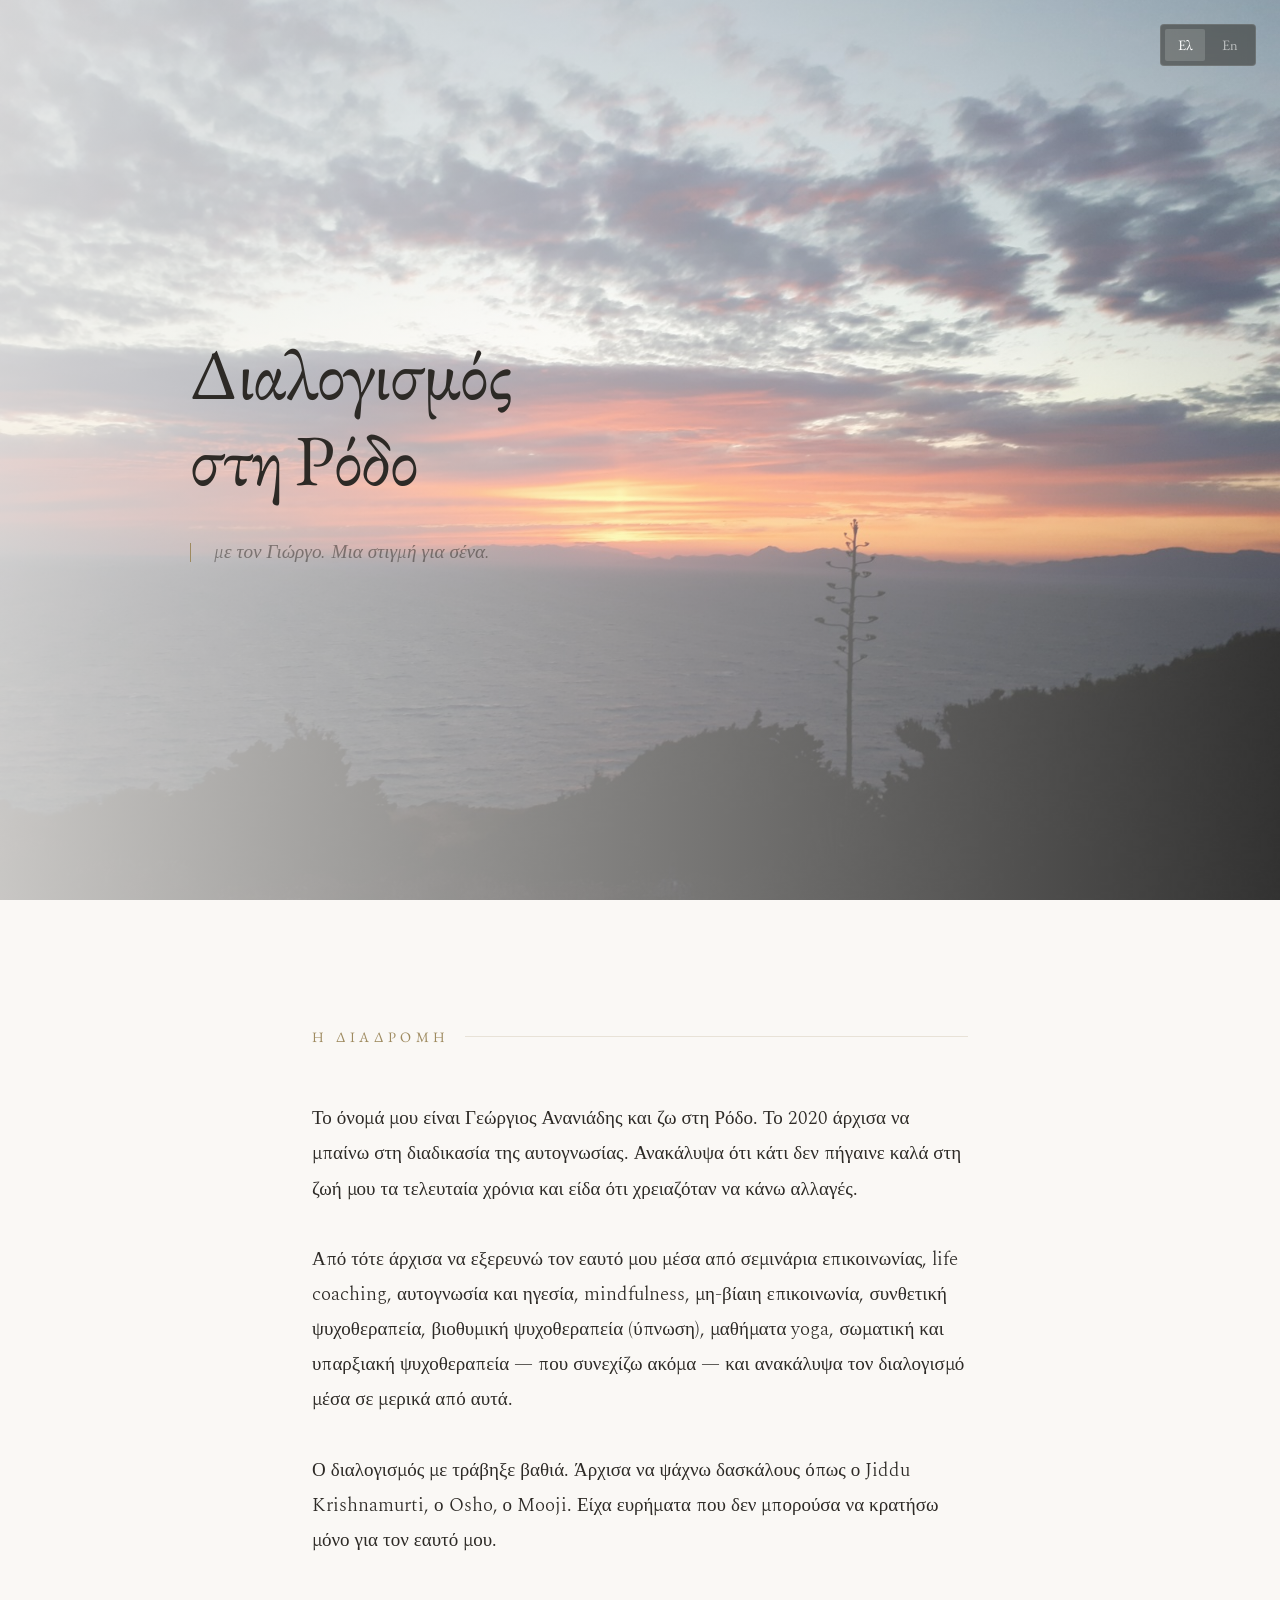
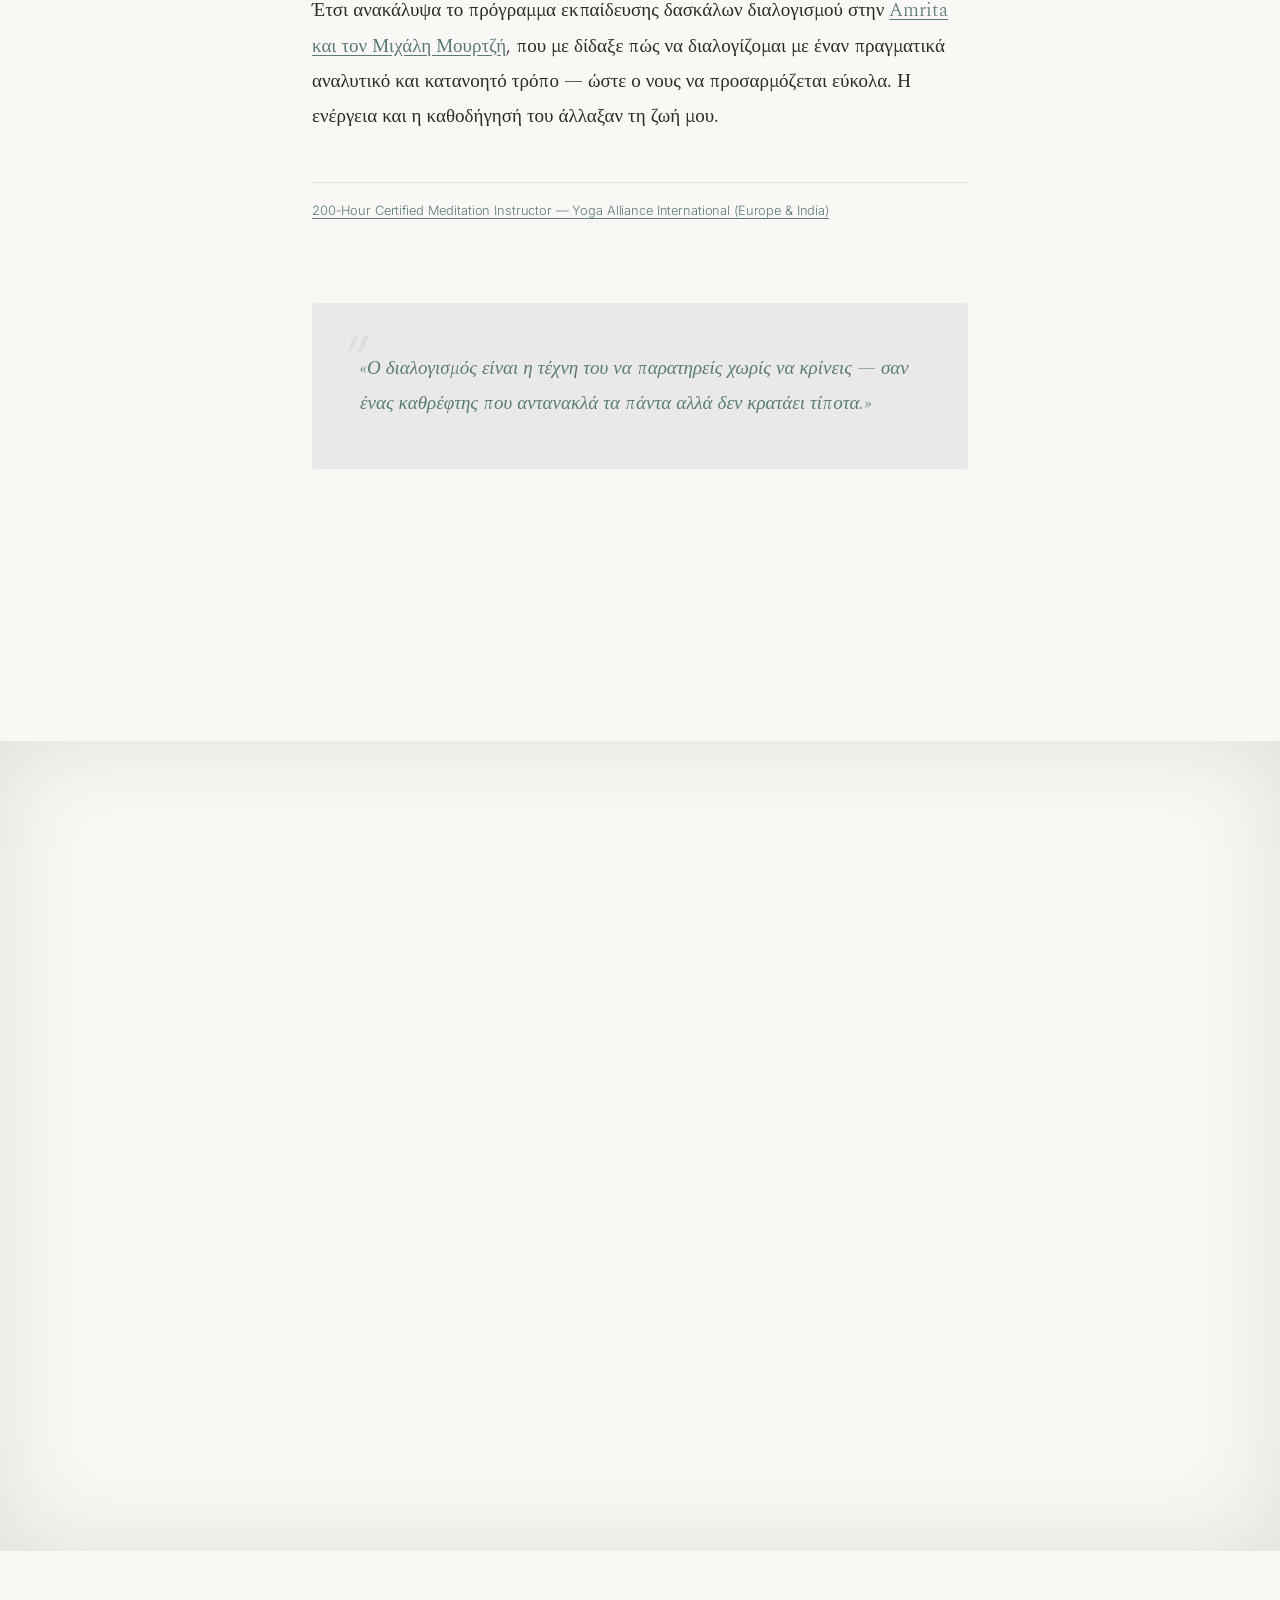
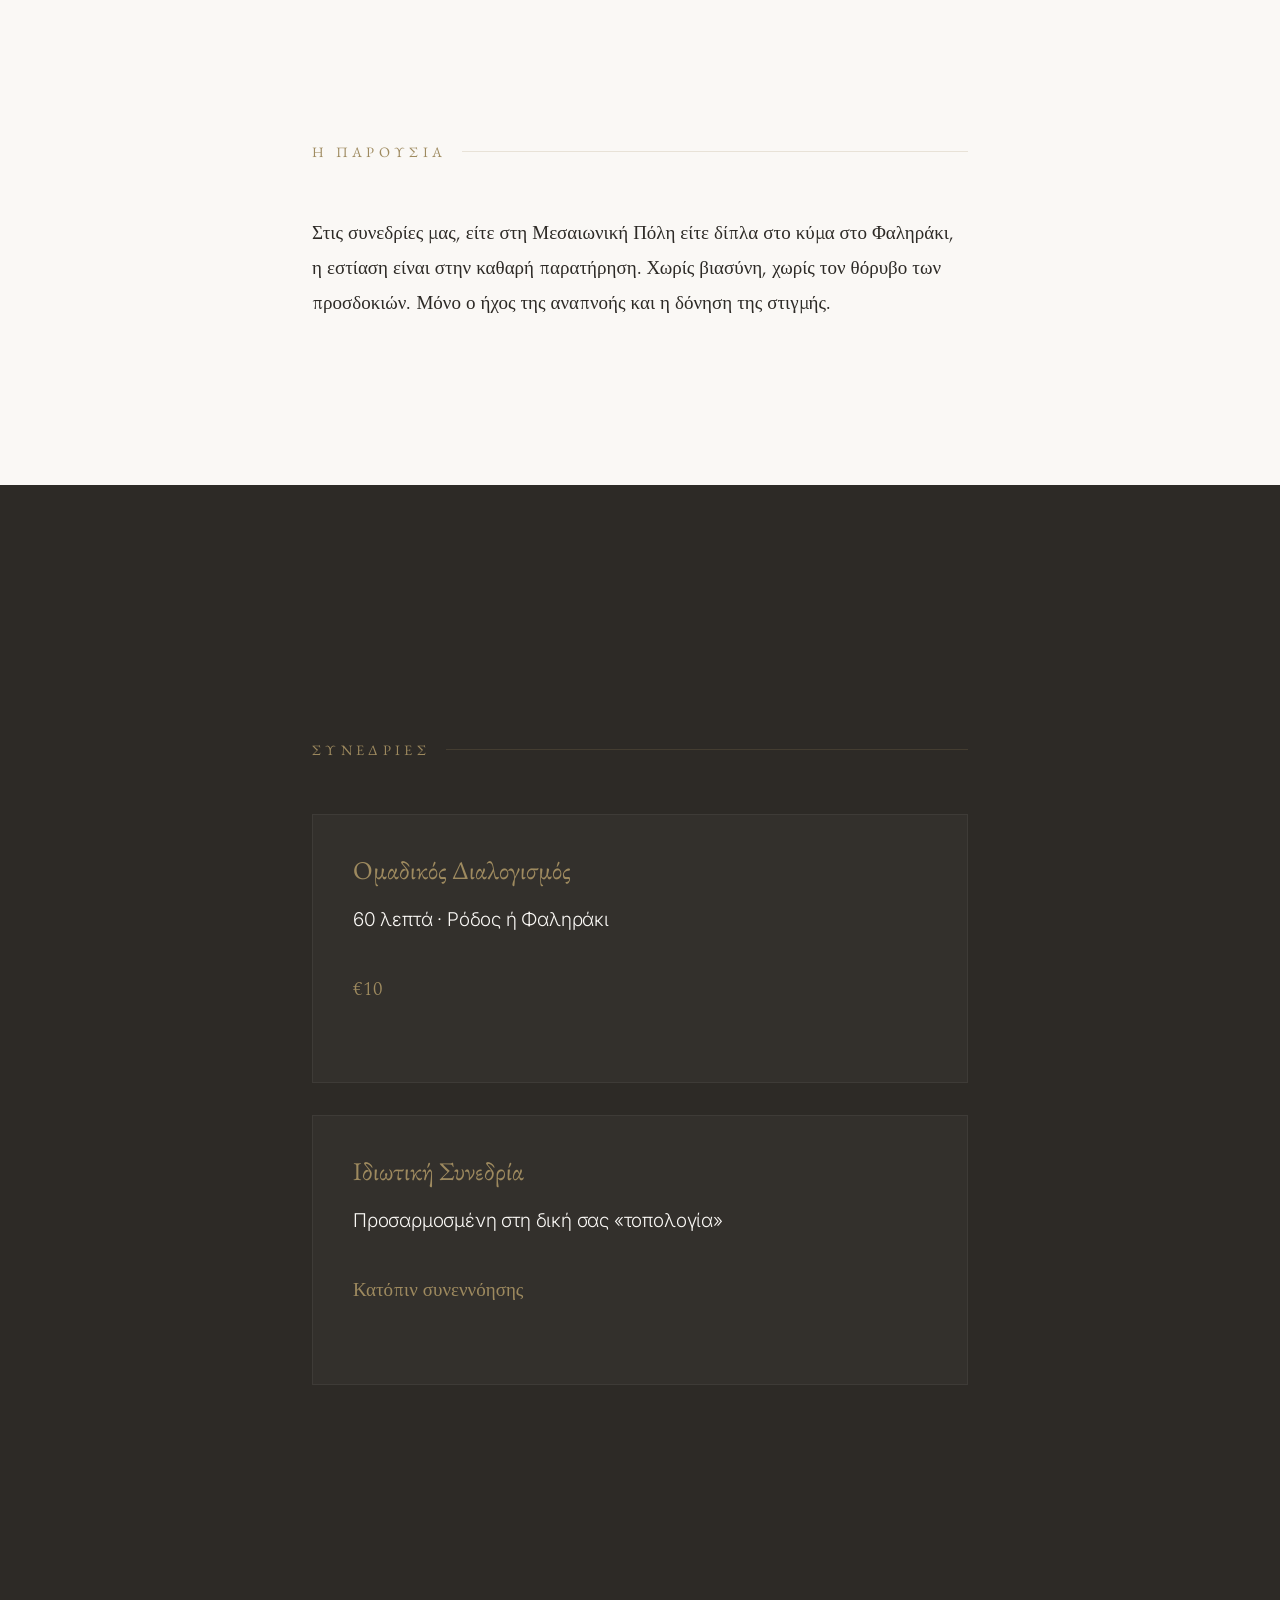
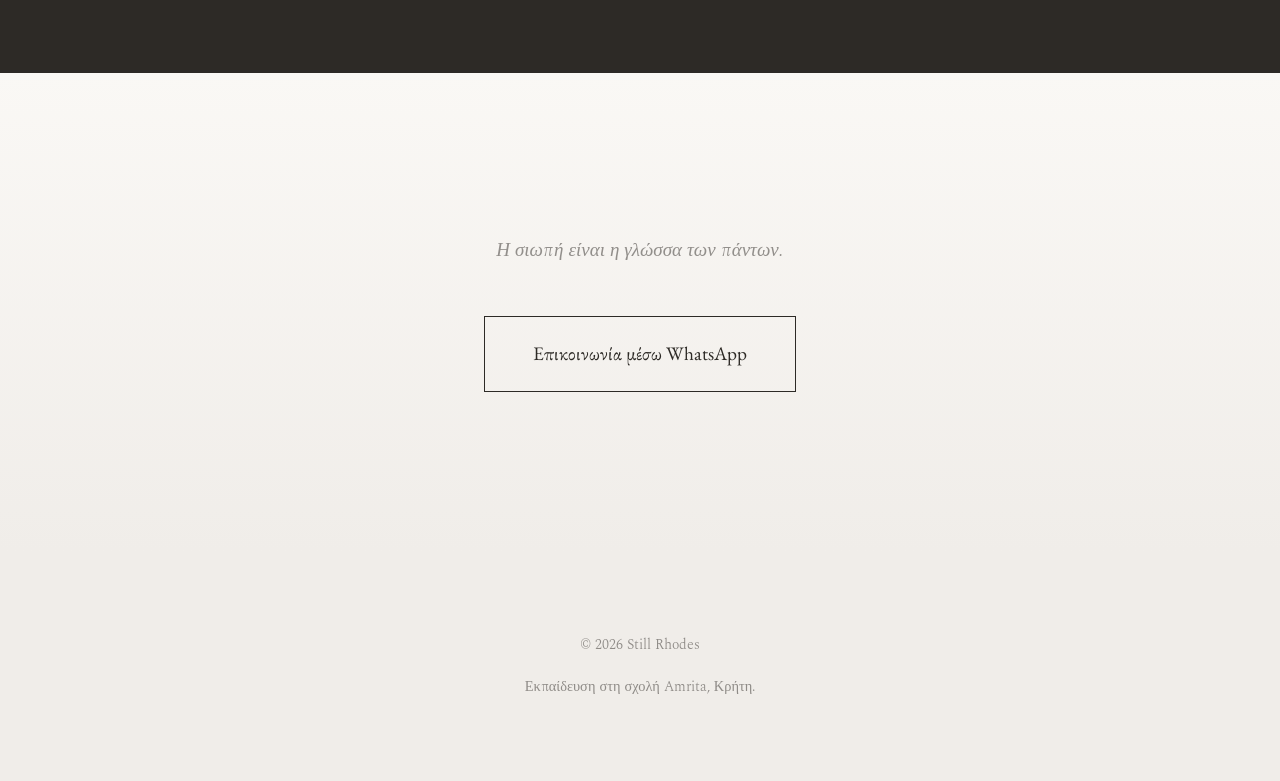
==== index.html @ eca0b3fd "fix: correct George's surname spelling in EL bio Αναννιάδης (double ν, misspelled) → Ανανιάδης.  Mat" ====
<!DOCTYPE html>
<html lang="el">
<head>
    <meta charset="UTF-8">
    <meta name="viewport" content="width=device-width, initial-scale=1.0">
    
    <!-- SEO & Metadata -->
    <title>Still Rhodes — Διαλογισμός στη Ρόδο με τον Γιώργο</title>
    <meta name="description" content="Εξερευνήστε τη σιωπή και τη διαφάνεια του νου. Μαθήματα διαλογισμού στη Ρόδο, ομαδικές και ιδιωτικές συνεδρίες στη Μεσαιωνική Πόλη και το Φαληράκι.">
    <meta name="keywords" content="Διαλογισμός, Ρόδος, Φαληράκι, Vipassana, Mindfulness, Stillness, George Rhodes">
    
    <!-- Open Graph -->
    <meta property="og:title" content="Still Rhodes — Διαλογισμός με τον Γιώργο">
    <meta property="og:description" content="Μια πρόσκληση στην παρουσία.">
    <meta property="og:type" content="website">
    <meta property="og:image" content="photos/PHOTO-2026-02-24-13-26-08.jpg">
    <!-- TODO: Replace og:image with absolute URL before deploy, e.g. https://stillrhodes.com/photos/... -->
    
    <!-- Mobile -->
    <meta name="theme-color" content="#faf8f5">

    <!-- Styles -->
    <link rel="stylesheet" href="style.css">
</head>
<body class="lang-el">

    <nav class="lang-toggle">
        <button class="lang-btn active" data-lang="el" onclick="setLang('el')">Ελ</button>
        <button class="lang-btn" data-lang="en" onclick="setLang('en')">En</button>
    </nav>

    <header class="hero">
        <div class="hero-content">
            <h1>
                <span data-lang="el">Διαλογισμός<br>στη Ρόδο</span>
                <span data-lang="en">Meditation<br>in Rhodes</span>
            </h1>
            <p class="intro">
                <span data-lang="el">με τον Γιώργο. Μια στιγμή για σένα.</span>
                <span data-lang="en">with Giorgos. A moment for yourself.</span>
            </p>
        </div>
    </header>

    <main>
        <section class="chapter">
            <h2>
                <span data-lang="el">Η Διαδρομή</span>
                <span data-lang="en">The Journey</span>
            </h2>
            
            <div data-lang="el">
                <p>Το όνομά μου είναι Γεώργιος Ανανιάδης και ζω στη Ρόδο. Το 2020 άρχισα να μπαίνω στη διαδικασία της αυτογνωσίας. Ανακάλυψα ότι κάτι δεν πήγαινε καλά στη ζωή μου τα τελευταία χρόνια και είδα ότι χρειαζόταν να κάνω αλλαγές.</p>
                <p>Από τότε άρχισα να εξερευνώ τον εαυτό μου μέσα από σεμινάρια επικοινωνίας, life coaching, αυτογνωσία και ηγεσία, mindfulness, μη-βίαιη επικοινωνία, συνθετική ψυχοθεραπεία, βιοθυμική ψυχοθεραπεία (ύπνωση), μαθήματα yoga, σωματική και υπαρξιακή ψυχοθεραπεία — που συνεχίζω ακόμα — και ανακάλυψα τον διαλογισμό μέσα σε μερικά από αυτά.</p>
                <p>Ο διαλογισμός με τράβηξε βαθιά. Άρχισα να ψάχνω δασκάλους όπως ο Jiddu Krishnamurti, ο Osho, ο Mooji. Είχα ευρήματα που δεν μπορούσα να κρατήσω μόνο για τον εαυτό μου.</p>
                <p>Έτσι ανακάλυψα το πρόγραμμα εκπαίδευσης δασκάλων διαλογισμού στην <a href="https://www.amrita.gr/" target="_blank" rel="noopener noreferrer" class="text-link">Amrita και τον Μιχάλη Μουρτζή</a>, που με δίδαξε πώς να διαλογίζομαι με έναν πραγματικά αναλυτικό και κατανοητό τρόπο — ώστε ο νους να προσαρμόζεται εύκολα. Η ενέργεια και η καθοδήγησή του άλλαξαν τη ζωή μου.</p>
            </div>

            <div data-lang="en">
                <p>My name is George Ananiadis and I live in Rhodes Greece. I have started to enter into selfknowledge on 2020. I discovered that something was off with my life the past years and I saw that I need to make some changes.</p>
                <p>Since then I have entered into exploring myself through communication seminars, life coaching, self knowledge and leadership seminars, mindfulness seminars, non violent communication seminars, synthetic psychotherapy, biothymic psychotherapy (hypnosis), yoga classes, somatic and existential psychotherapy (which I still continue) and discovered meditation into some of the above.</p>
                <p>I got really interested in meditation and started to search about it in some famous teachers like Jiddu Krishnamurti, Osho, Mooji etc. I had some really interesting and liberational findings.</p>
                <p>So, I knew I can't keep them just for myself and I discovered the meditation teachers programme in <a href="https://www.amrita.gr/" target="_blank" rel="noopener noreferrer" class="text-link">Amrita and Michalis Mourtzis</a>, who taught me how to really meditate using a very analytical and understandable way, so it was easy for my mind to adapt, plus his unique energy and guidance who are life changing for me.</p>
            </div>

            <div class="certification inter">
                <p><a href="https://www.yogaallianceinternationaleurope.org/greece/rhodes/200-hour-certified-yoga-teacher/georgios-ananiadis?from=badge" target="_blank" rel="noopener noreferrer" class="text-link">200-Hour Certified Meditation Instructor — Yoga Alliance International (Europe & India)</a></p>
            </div>

            <aside class="aside">
                <span data-lang="el">«Ο διαλογισμός είναι η τέχνη του να παρατηρείς χωρίς να κρίνεις — σαν ένας καθρέφτης που αντανακλά τα πάντα αλλά δεν κρατάει τίποτα.»</span>
                <span data-lang="en">"Meditation is the art of observing without judging — like a mirror that reflects everything but holds onto nothing."</span>
            </aside>
        </section>

        <section class="image-break" style="background-image: url('photos/george%20cataluna.jpeg');"></section>

        <section class="chapter">
            <h2>
                <span data-lang="el">Η Παρουσία</span>
                <span data-lang="en">The Presence</span>
            </h2>
            
            <div data-lang="el">
                <p>Στις συνεδρίες μας, είτε στη Μεσαιωνική Πόλη είτε δίπλα στο κύμα στο Φαληράκι, η εστίαση είναι στην καθαρή παρατήρηση. Χωρίς βιασύνη, χωρίς τον θόρυβο των προσδοκιών. Μόνο ο ήχος της αναπνοής και η δόνηση της στιγμής.</p>
            </div>
            
            <div data-lang="en">
                <p>In our sessions, whether in the Medieval Town or by the waves in Faliraki, the focus is on pure observation. No rush, no noise of expectations. Only the sound of breath and the vibration of the moment.</p>
            </div>
        </section>

        <section class="sessions-chapter">
            <div class="chapter">
                <h2 class="sessions-title">
                    <span data-lang="el">Συνεδρίες</span>
                    <span data-lang="en">Sessions</span>
                </h2>
                
                <div class="session-card">
                    <h3>
                        <span data-lang="el">Ομαδικός Διαλογισμός</span>
                        <span data-lang="en">Group Meditation</span>
                    </h3>
                    <p class="inter">
                        <span data-lang="el">60 λεπτά · Ρόδος ή Φαληράκι</span>
                        <span data-lang="en">60 minutes · Rhodes or Faliraki</span>
                    </p>
                    <p class="session-price">€10</p>
                </div>

                <div class="session-card">
                    <h3>
                        <span data-lang="el">Ιδιωτική Συνεδρία</span>
                        <span data-lang="en">Private Session</span>
                    </h3>
                    <p class="inter">
                        <span data-lang="el">Προσαρμοσμένη στη δική σας «τοπολογία»</span>
                        <span data-lang="en">Tailored to your own "topology"</span>
                    </p>
                    <p class="session-price">
                        <span data-lang="el">Κατόπιν συνεννόησης</span>
                        <span data-lang="en">Upon arrangement</span>
                    </p>
                </div>
            </div>
        </section>

        <section class="contact-section">
            <p class="contact-tagline">
                <span data-lang="el">Η σιωπή είναι η γλώσσα των πάντων.</span>
                <span data-lang="en">Silence is the language of everything.</span>
            </p>
            <a href="https://wa.me/306946138241" target="_blank" rel="noopener noreferrer" class="whatsapp-btn">
                <span data-lang="el">Επικοινωνία μέσω WhatsApp</span>
                <span data-lang="en">Contact via WhatsApp</span>
            </a>
        </section>
    </main>

    <footer class="site-footer">
        <p>© 2026 Still Rhodes</p>
        <p class="footer-sub">
            <span data-lang="el">Εκπαίδευση στη σχολή Amrita, Κρήτη.</span>
            <span data-lang="en">Trained at Amrita School, Crete.</span>
        </p>
    </footer>

    <script>
        function setLang(lang) {
            document.body.className = 'lang-' + lang;
            document.querySelectorAll('.lang-btn').forEach(btn => {
                btn.classList.toggle('active', btn.dataset.lang === lang);
            });
        }
        
        // Scroll-reveal: only hide elements below the initial viewport.
        // Above-fold stays visible so crawlers, link-preview bots, and
        // non-scrolling users see content without waiting on scroll.
        if (!window.matchMedia('(prefers-reduced-motion: reduce)').matches) {
            const observer = new IntersectionObserver((entries) => {
                entries.forEach(entry => {
                    if (entry.isIntersecting) {
                        entry.target.classList.add('is-revealed');
                        setTimeout(() => {
                            entry.target.classList.remove('pre-reveal', 'is-revealed');
                        }, 850);
                        observer.unobserve(entry.target);
                    }
                });
            }, { threshold: 0.05, rootMargin: '0px 0px -40px 0px' });

            document.querySelectorAll('.chapter, .session-card').forEach(el => {
                if (el.getBoundingClientRect().top >= window.innerHeight) {
                    el.classList.add('pre-reveal');
                    observer.observe(el);
                }
            });
        }
    </script>
</body>
</html>
---- style.css ----
@import url('https://fonts.googleapis.com/css2?family=EB+Garamond:ital,wght@0,400;0,500;1,400&family=Spectral:ital,wght@0,300;0,400;1,300&family=Inter:wght@300;400&display=swap');

:root {
  /* Core Palette - Inspired by Rhodes and Meditation */
  --cream: #faf8f5;
  --warm-black: #2d2a26;
  --gold: #9e8a5f;
  --gold-muted: rgba(158, 138, 95, 0.2);
  --sea: #5a7a7a;
  --sea-muted: rgba(90, 122, 122, 0.1);
  --rose: #a67f6f;
  --muted: rgba(45, 42, 38, 0.5);
  
  /* Glassmorphism Tokens */
  --glass-bg: rgba(250, 248, 245, 0.7);
  --glass-border: rgba(45, 42, 38, 0.05);
  --glass-shadow: 0 8px 32px 0 rgba(45, 42, 38, 0.08);
  --blur-amount: 12px;
  
  /* Spacing & Transitions */
  --safe-padding: 2rem;
  --transition-slow: 0.8s cubic-bezier(0.4, 0, 0.2, 1);
  --transition-med: 0.4s cubic-bezier(0.4, 0, 0.2, 1);
}

*, *::before, *::after { margin: 0; padding: 0; box-sizing: border-box; }

/* Touch optimizations */
a, button {
  -webkit-tap-highlight-color: transparent;
  touch-action: manipulation;
}

/* Smooth scroll only when no motion preference */
@media (prefers-reduced-motion: no-preference) {
  html { scroll-behavior: smooth; }
}

/* Kill animations for users who request it */
@media (prefers-reduced-motion: reduce) {
  *, *::before, *::after {
    animation-duration: 0.01ms !important;
    transition-duration: 0.01ms !important;
  }
}

body {
  font-family: 'Spectral', Georgia, serif;
  font-weight: 300;
  background: var(--cream);
  color: var(--warm-black);
  line-height: 1.85;
  font-size: 19px;
  overflow-x: hidden;
  transition: background-color var(--transition-med);
}

/* Typography Enhancements */
h1, h2, h3, .garamond {
  font-family: 'EB Garamond', serif;
  font-weight: 400;
  line-height: 1.2;
}

.inter {
  font-family: 'Inter', sans-serif;
  letter-spacing: -0.01em;
}

/* Glassmorphic Utilities */
.glass-panel {
  background: var(--glass-bg);
  backdrop-filter: blur(var(--blur-amount));
  -webkit-backdrop-filter: blur(var(--blur-amount));
  border: 1px solid var(--glass-border);
  box-shadow: var(--glass-shadow);
  border-radius: 2px; /* Keeping it sharp for a minimalist look */
}

/* Lang Toggle - Glassmorphic */
.lang-toggle {
  position: fixed;
  top: 1.5rem;
  right: 1.5rem;
  z-index: 1000;
  display: flex;
  gap: 0.25rem;
  padding: 0.25rem;
  background: rgba(45, 42, 38, 0.55);
  backdrop-filter: blur(8px);
  -webkit-backdrop-filter: blur(8px);
  border-radius: 4px;
  border: 1px solid rgba(255,255,255,0.1);
}

.lang-btn {
  background: transparent;
  border: none;
  color: rgba(255,255,255,0.6);
  font-family: 'EB Garamond', serif;
  font-size: 0.9rem;
  padding: 0.4rem 0.8rem;
  cursor: pointer;
  transition: all var(--transition-med);
  border-radius: 2px;
}

.lang-btn.active {
  color: #fff;
  background: rgba(255,255,255,0.15);
}

/* Hero - Presence centered */
.hero {
  min-height: 100vh;
  display: flex;
  flex-direction: column;
  justify-content: center;
  padding: 4rem var(--safe-padding);
  background: url('photos/sunset.jpeg') center/cover no-repeat;
  position: relative;
  opacity: 0;
  transform: translateY(20px);
  animation: fadeInPresence var(--transition-slow) forwards;
}

.hero::before {
  content: '';
  position: absolute;
  inset: 0;
  background: linear-gradient(to right, rgba(250, 248, 245, 0.8) 0%, rgba(250, 248, 245, 0.2) 100%);
  z-index: 1;
}

.hero-content {
  position: relative;
  z-index: 2;
  max-width: 900px;
  margin: 0 auto;
  width: 100%;
}

@keyframes fadeInPresence {
  to { opacity: 1; transform: translateY(0); }
}

.hero h1 {
  font-size: clamp(2.8rem, 8vw, 4.5rem);
  margin-bottom: 2rem;
  letter-spacing: -0.02em;
}

.hero .intro {
  font-style: italic;
  color: var(--muted);
  font-size: 1.2rem;
  max-width: 600px;
  position: relative;
  padding-left: 1.5rem;
}

.hero .intro::before {
  content: '';
  position: absolute;
  left: 0;
  top: 0.5rem;
  bottom: 0.5rem;
  width: 1px;
  background: var(--gold);
}

/* Chapters - The Narrative Path */
.chapter {
  max-width: 720px;
  margin: 0 auto;
  padding: 8rem var(--safe-padding);
  position: relative;
}

.chapter h2 {
  font-size: 0.9rem;
  letter-spacing: 0.3em;
  text-transform: uppercase;
  color: var(--gold);
  margin-bottom: 3.5rem;
  display: flex;
  align-items: center;
  gap: 1rem;
}

.chapter h2::after {
  content: '';
  flex: 1;
  height: 1px;
  background: var(--gold-muted);
}

.chapter p {
  margin-bottom: 2.2rem;
  transition: color var(--transition-med);
}

.chapter p:hover {
  color: var(--warm-black);
}

/* Aside - The Silent Voice */
.aside {
  margin: 5rem 0;
  padding: 3rem;
  background: var(--sea-muted);
  font-style: italic;
  color: var(--sea);
  position: relative;
  border-radius: 2px;
}

.aside::before {
  content: '"';
  position: absolute;
  top: -1rem;
  left: 1.5rem;
  font-size: 5rem;
  font-family: 'EB Garamond', serif;
  opacity: 0.1;
}

/* Image Break - Parallax feel */
.image-break {
  width: 100%;
  height: 90vh;
  background-attachment: fixed;
  background-position: center 85%;
  background-repeat: no-repeat;
  background-size: auto 100%;
  filter: grayscale(20%) contrast(1.05);
  margin: 4rem 0;
  box-shadow: inset 0 0 100px rgba(0,0,0,0.1);
}

/* Sessions - The Practice Space */
.sessions-chapter {
  background: var(--warm-black);
  color: var(--cream);
  padding: 8rem var(--safe-padding);
}

.session-card {
  padding: 2.5rem;
  background: rgba(255, 255, 255, 0.03);
  border: 1px solid rgba(255, 255, 255, 0.05);
  transition: all var(--transition-med);
  margin-bottom: 2rem;
}

.session-card:hover {
  background: rgba(255, 255, 255, 0.06);
  transform: translateY(-5px);
  border-color: var(--gold);
}

.session-card h3 {
  font-size: 1.6rem;
  color: var(--gold);
  margin-bottom: 1rem;
}

/* Contact - Integration */
.contact-section {
  padding: 10rem var(--safe-padding);
  text-align: center;
  background: linear-gradient(to bottom, var(--cream), #f0ede9);
}

.whatsapp-btn {
  display: inline-flex;
  align-items: center;
  gap: 1rem;
  text-decoration: none;
  color: var(--warm-black);
  padding: 1.2rem 3rem;
  border: 1px solid var(--warm-black);
  font-family: 'EB Garamond', serif;
  font-size: 1.2rem;
  transition: all var(--transition-med);
  position: relative;
  overflow: hidden;
}

.whatsapp-btn:hover {
  background: var(--warm-black);
  color: var(--cream);
}

/* Language visibility — display:none has no transition, opacity rule removed */
body.lang-en [data-lang="el"]:not(.lang-btn) { display: none; }
body.lang-el [data-lang="en"]:not(.lang-btn) { display: none; }

/* Profile Section */
.profile-section {
  padding: 8rem var(--safe-padding);
  background: linear-gradient(to bottom, var(--cream), #f5f2ee);
}

.profile-inner {
  max-width: 900px;
  margin: 0 auto;
  display: grid;
  grid-template-columns: 280px 1fr;
  gap: 5rem;
  align-items: start;
}

.profile-photo-wrap {
  position: sticky;
  top: 6rem;
}

.profile-photo {
  width: 100%;
  aspect-ratio: 3/4;
  object-fit: cover;
  object-position: center top;
  filter: grayscale(15%);
  border-radius: 2px;
  box-shadow: 0 20px 60px rgba(45, 42, 38, 0.12);
}

.profile-label {
  font-size: 0.75rem;
  letter-spacing: 0.25em;
  text-transform: uppercase;
  color: var(--gold);
  margin-bottom: 0.75rem;
}

.profile-name {
  font-family: 'EB Garamond', serif;
  font-size: 2.2rem;
  font-weight: 400;
  color: var(--warm-black);
  margin-bottom: 2rem;
  line-height: 1.1;
}

.profile-tags {
  display: flex;
  flex-wrap: wrap;
  gap: 0.5rem;
  margin-bottom: 2.5rem;
}

.profile-tags span {
  font-size: 0.7rem;
  letter-spacing: 0.1em;
  text-transform: uppercase;
  color: var(--muted);
  border: 1px solid var(--gold-muted);
  padding: 0.3rem 0.8rem;
  border-radius: 2px;
}

.profile-bio p {
  font-size: 1rem;
  line-height: 1.8;
  color: var(--muted);
  margin-bottom: 1.2rem;
}

.profile-cert {
  margin: 2.5rem 0;
  padding: 1.5rem;
  border-left: 2px solid var(--gold);
  background: var(--gold-muted);
}

.cert-badge {
  display: flex;
  flex-direction: column;
  gap: 0.3rem;
}

.cert-title {
  font-size: 0.7rem;
  letter-spacing: 0.2em;
  text-transform: uppercase;
  color: var(--gold);
}

.cert-body {
  font-size: 0.85rem;
  color: var(--warm-black);
  line-height: 1.6;
}

.profile-cta {
  display: inline-block;
  background: #25D366;
  color: #fff;
  text-decoration: none;
  font-family: 'EB Garamond', serif;
  font-size: 1.15rem;
  padding: 1rem 2.5rem;
  border-radius: 2px;
  transition: background var(--transition-med), transform var(--transition-med);
  margin-top: 1rem;
}

.profile-cta:hover {
  background: #1ebe5d;
  transform: translateY(-2px);
}

.profile-cta-sub {
  font-size: 0.75rem;
  color: var(--muted);
  margin-top: 0.75rem;
  letter-spacing: 0.03em;
}


/* Certification strip */
.certification {
  margin-top: 3rem;
  font-size: 0.8rem;
  border-top: 1px solid var(--gold-muted);
  padding-top: 1rem;
  color: var(--gold);
}

/* Sessions heading */
.sessions-title {
  color: var(--gold);
}

/* Inline text link */
.text-link {
  color: var(--sea);
  text-decoration: underline;
  text-underline-offset: 3px;
  transition: opacity var(--transition-med);
}
.text-link:hover { opacity: 0.7; }

/* Session price */
.session-price {
  color: var(--gold);
  margin-top: 1rem;
}

/* Footer sub-line */
.footer-sub {
  margin-top: 1rem;
}

/* Contact tagline */
.contact-tagline {
  margin-bottom: 3rem;
  font-style: italic;
  color: var(--muted);
}

/* Footer */
.site-footer {
  padding: 5rem 2rem;
  text-align: center;
  font-size: 0.9rem;
  color: var(--muted);
  background: #f0ede9;
}

/* Scroll-reveal (JS-applied to below-fold elements only).
   Default state stays visible for no-JS users, reduced-motion users, and
   above-fold elements. After reveal, setTimeout(850) removes both classes
   so the element returns to default CSS, preserving :hover transitions
   on .session-card that would otherwise be outranked by specificity. */
.chapter.pre-reveal,
.session-card.pre-reveal {
  opacity: 0;
  transform: translateY(30px);
  transition: opacity 0.8s cubic-bezier(0.4, 0, 0.2, 1),
              transform 0.8s cubic-bezier(0.4, 0, 0.2, 1);
}
.chapter.pre-reveal.is-revealed,
.session-card.pre-reveal.is-revealed {
  opacity: 1;
  transform: translateY(0);
}

/* ── Mobile ──────────────────────────────────────────── */
@media (max-width: 768px) {
  :root { --safe-padding: 1.25rem; }

  body { font-size: 17px; }

  /* Hero: gradient top→bottom on portrait so text is readable */
  .hero {
    justify-content: flex-end;
    padding-bottom: 4rem;
    min-height: 100svh;
  }
  .hero::before {
    background: linear-gradient(to top, rgba(250,248,245,0.92) 0%, rgba(250,248,245,0.1) 100%);
  }
  .hero h1 { font-size: clamp(2.2rem, 10vw, 3rem); }

  /* Lang toggle — min 44px tap target */
  .lang-btn { padding: 0.75rem 1.1rem; font-size: 1rem; }

  /* Chapters */
  .chapter { padding: 4rem var(--safe-padding); }
  .aside { padding: 2rem 1.5rem; margin: 3rem 0; }

  /* Image break */
  .image-break { height: 70vh; }

  /* Sessions */
  .sessions-chapter { padding: 4rem var(--safe-padding); }
  .session-card { padding: 1.75rem; }
  /* Remove hover lift on touch — it sticks */
  .session-card:hover { transform: none; }

  /* Profile */
  .profile-section { padding: 4rem var(--safe-padding); }
  .profile-inner {
    grid-template-columns: 1fr;
    gap: 2.5rem;
  }
  .profile-photo-wrap {
    position: static;
    display: flex;
    justify-content: center;
  }
  .profile-photo {
    width: 160px;
    aspect-ratio: 1/1;
    border-radius: 50%;
    object-position: center 20%;
  }
  /* Full-width CTA on mobile = bigger tap target */
  .profile-cta {
    display: block;
    text-align: center;
    padding: 1.1rem 1.5rem;
    font-size: 1.1rem;
  }

  /* Contact */
  .contact-section { padding: 5rem var(--safe-padding); }
  .whatsapp-btn {
    display: block;
    text-align: center;
    padding: 1.1rem 1.5rem;
  }

  /* Footer */
  .site-footer { padding: 3rem var(--safe-padding); }
}

/* iOS Safari: background-attachment:fixed crashes on touch devices */
@media (hover: none) {
  .image-break { background-attachment: scroll; }
  .hero { background-attachment: scroll; }
}
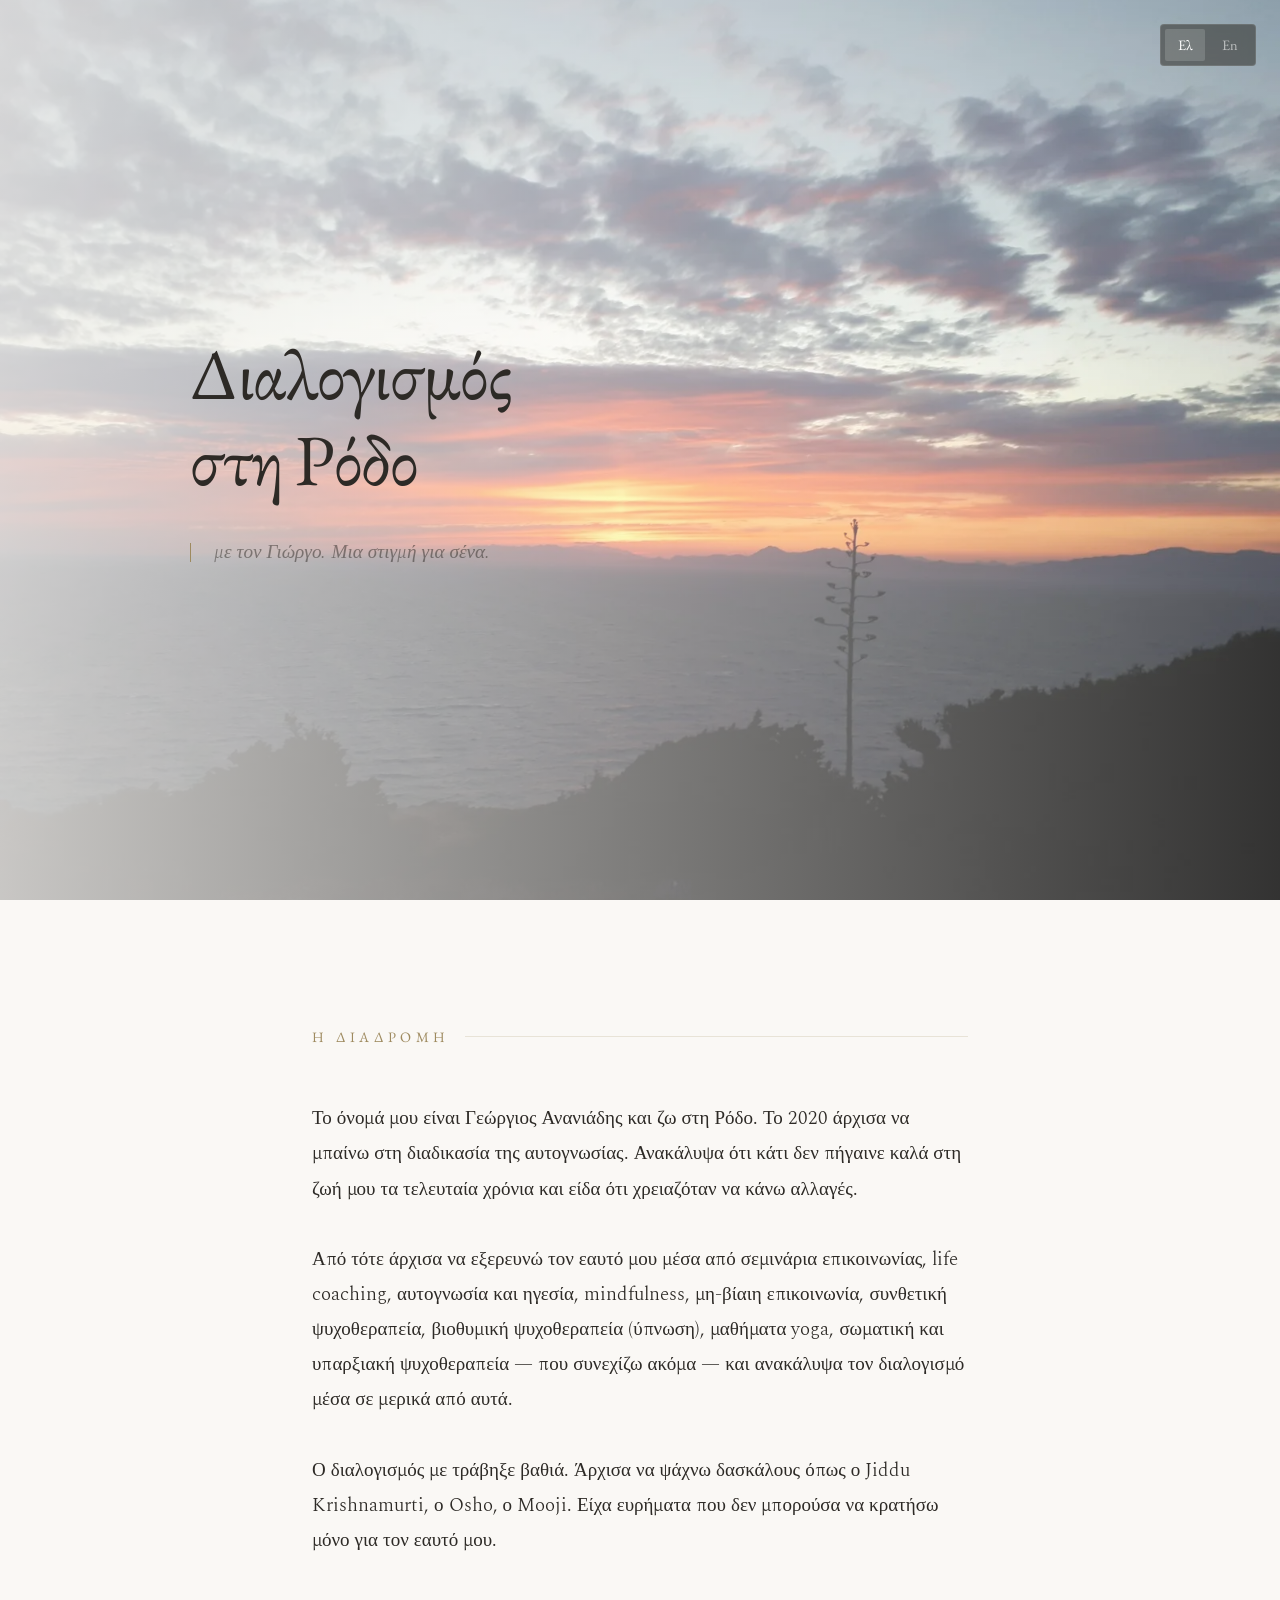
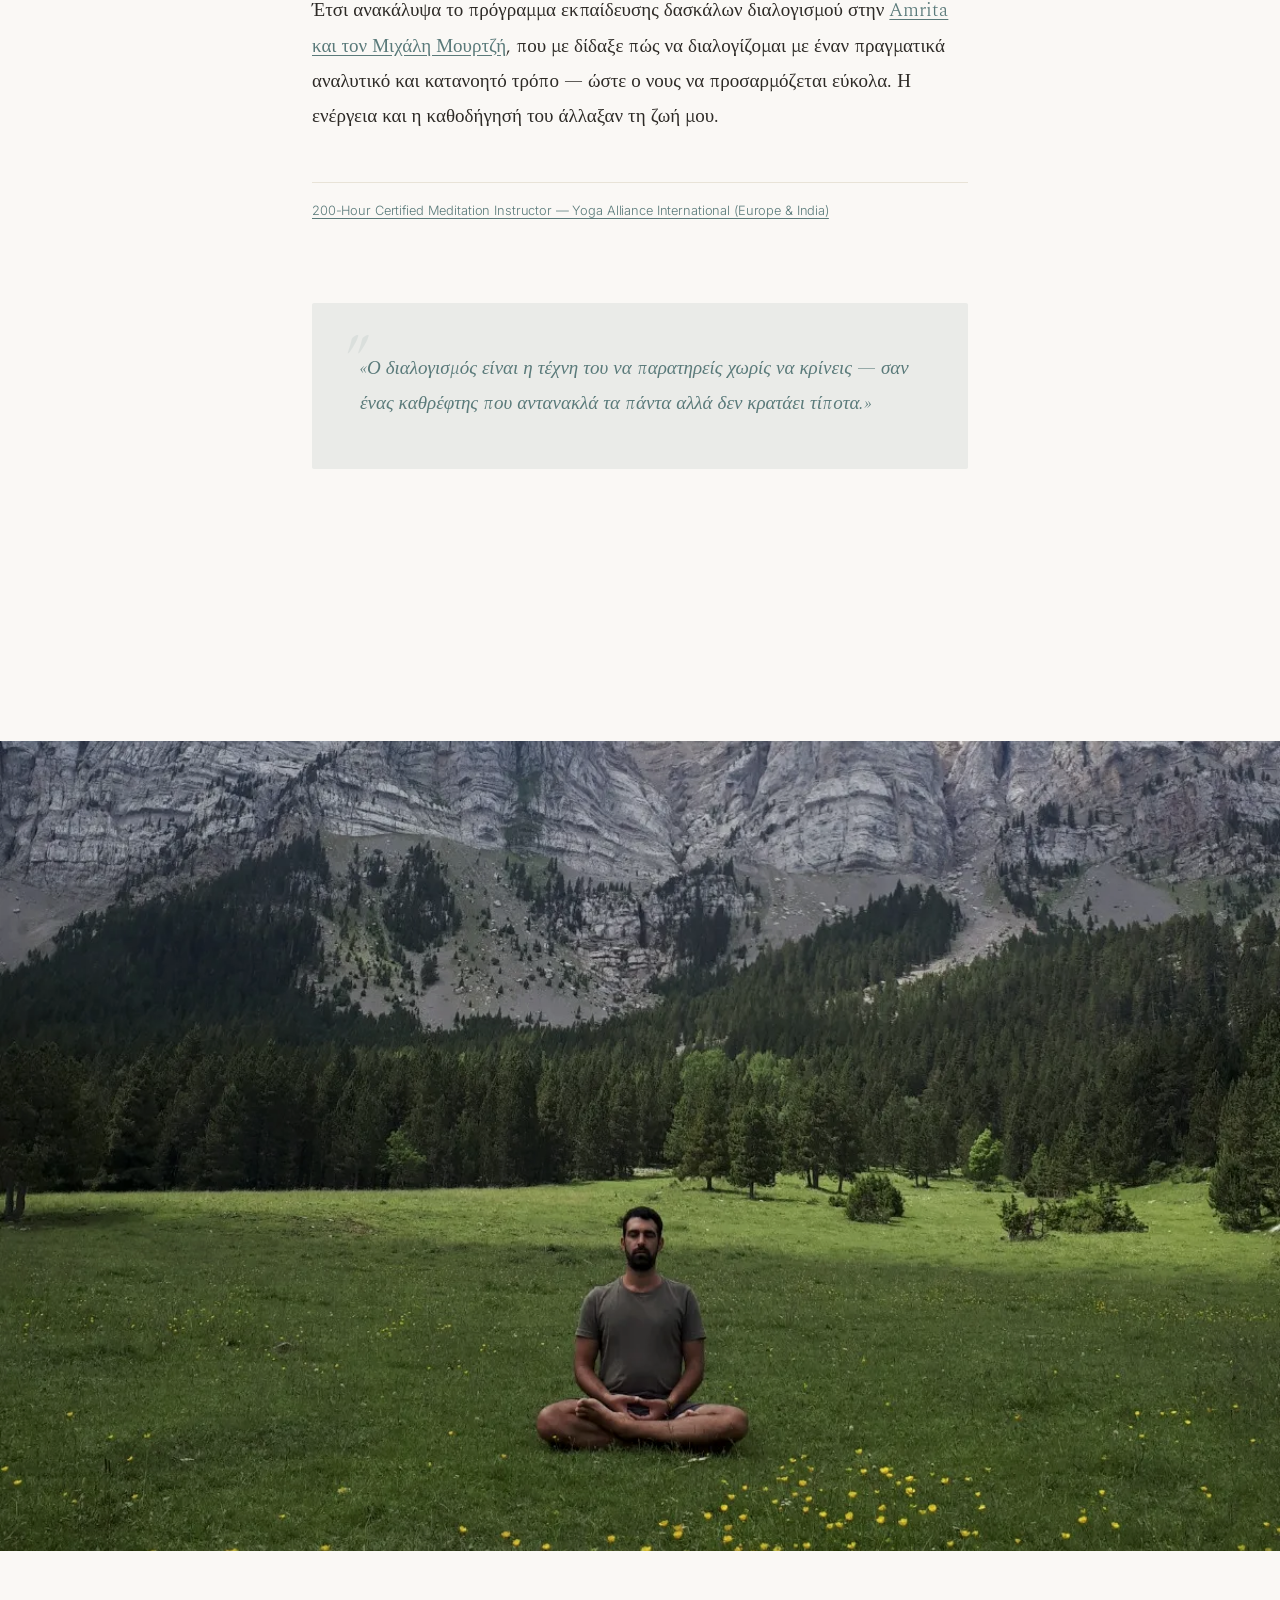
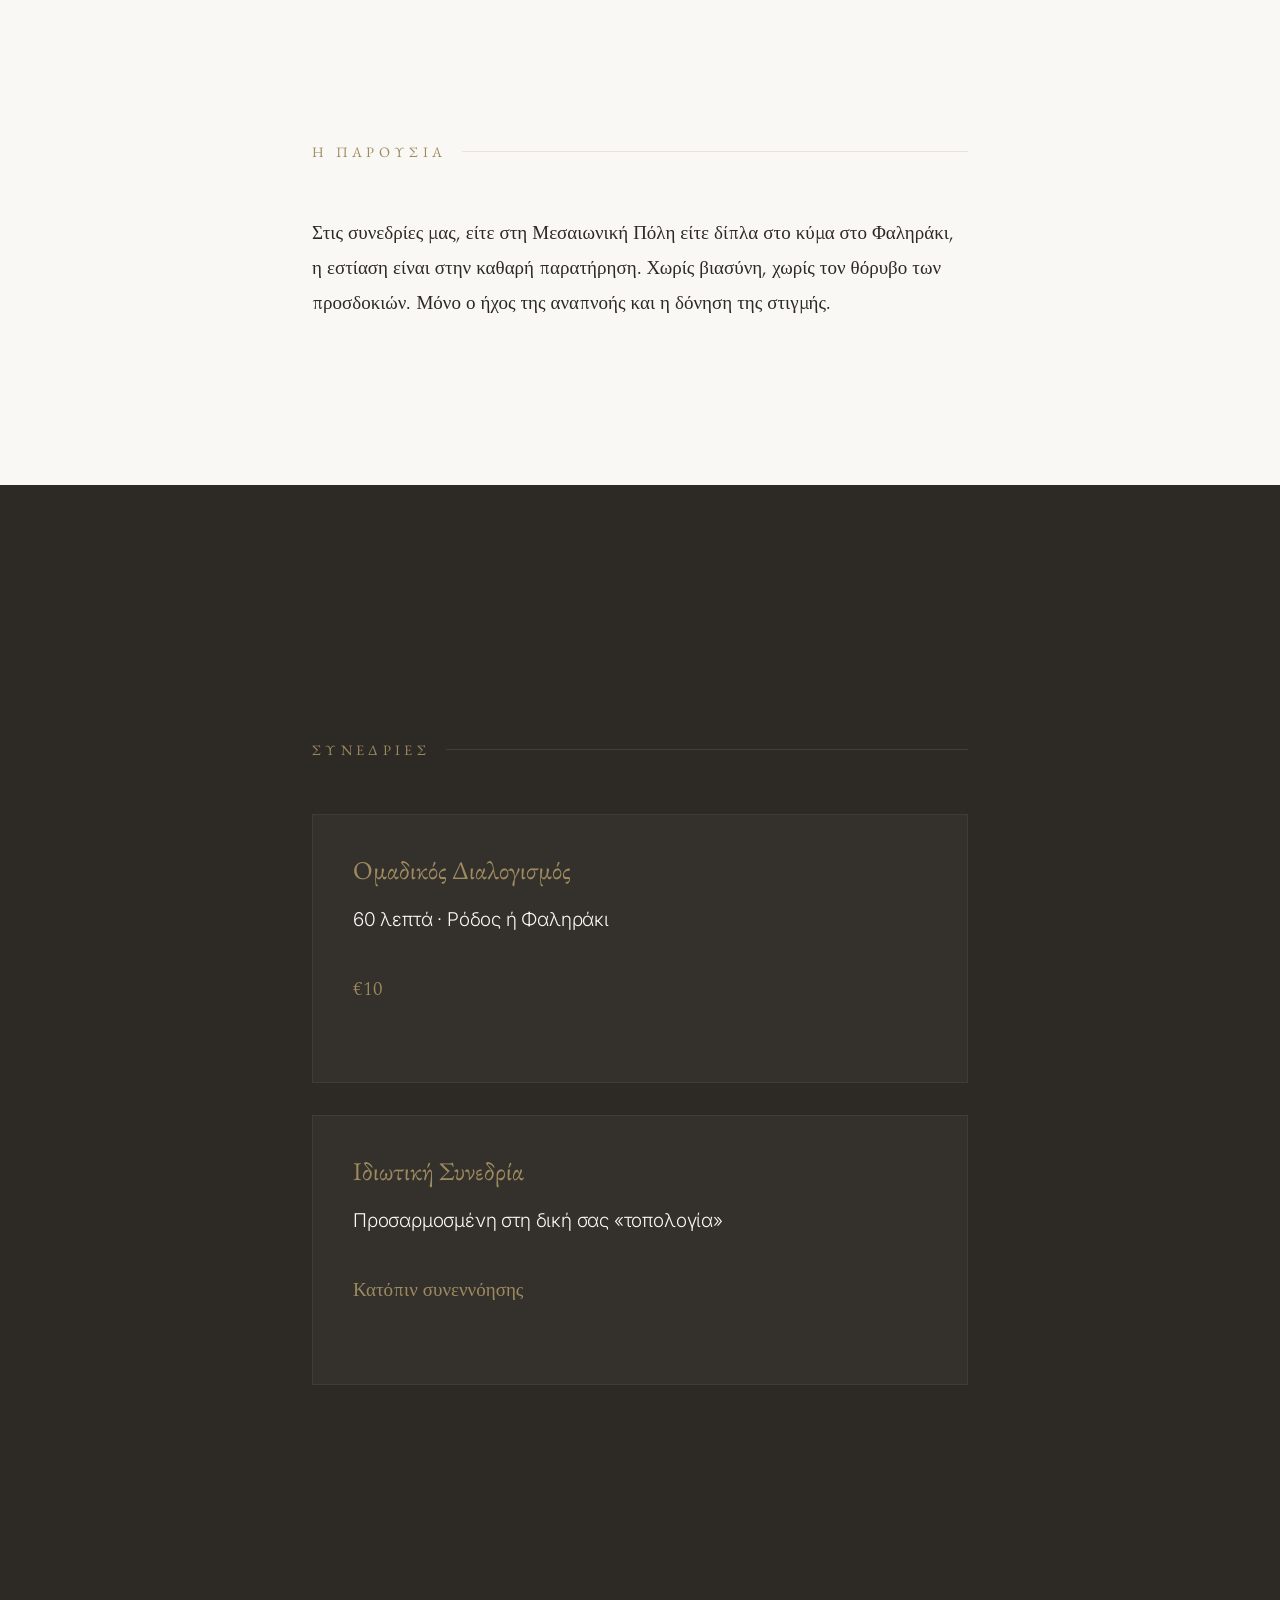
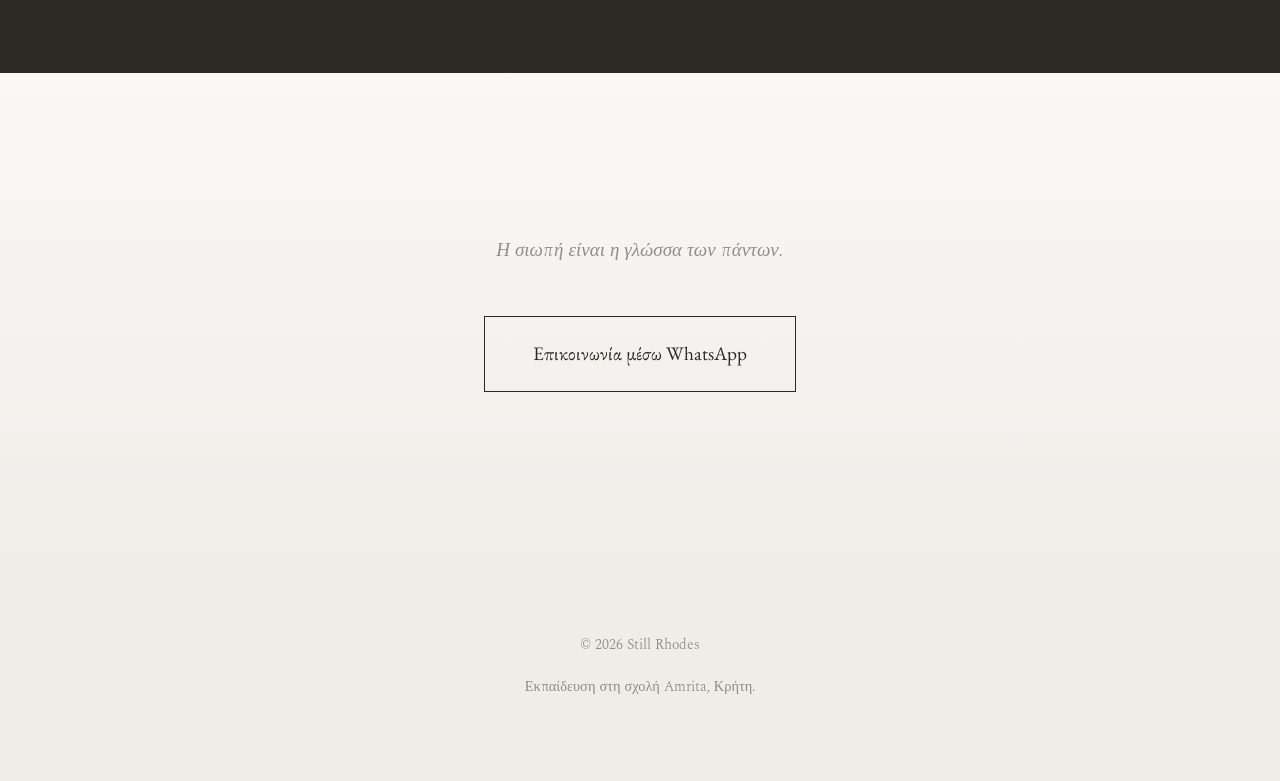
==== commit 9c0654e4: "perf+seo: webp hero, font preconnect, picture refactor, hreflang - Refactor hero and image-break fro" ====
--- a/index.html
+++ b/index.html
@@ -3,33 +3,178 @@
 <head>
     <meta charset="UTF-8">
     <meta name="viewport" content="width=device-width, initial-scale=1.0">
-    
+
+    <!-- Pre-paint language gate: must run before stylesheet so the right
+         language is visible to first paint and to crawlers fetching ?lang=en. -->
+    <script>
+    (function(){
+      try {
+        var p = new URLSearchParams(location.search).get('lang');
+        var s = localStorage.getItem('lang');
+        var lang = (p === 'en' || p === 'el') ? p : (s === 'en' || s === 'el') ? s : 'el';
+        document.documentElement.lang = lang;
+        document.documentElement.dataset.lang = lang;
+      } catch(e){}
+    })();
+    </script>
+
     <!-- SEO & Metadata -->
     <title>Still Rhodes — Διαλογισμός στη Ρόδο με τον Γιώργο</title>
     <meta name="description" content="Εξερευνήστε τη σιωπή και τη διαφάνεια του νου. Μαθήματα διαλογισμού στη Ρόδο, ομαδικές και ιδιωτικές συνεδρίες στη Μεσαιωνική Πόλη και το Φαληράκι.">
-    <meta name="keywords" content="Διαλογισμός, Ρόδος, Φαληράκι, Vipassana, Mindfulness, Stillness, George Rhodes">
-    
+    <link rel="canonical" href="https://stillrhodes.com/">
+    <link rel="alternate" hreflang="el" href="https://stillrhodes.com/">
+    <link rel="alternate" hreflang="en" href="https://stillrhodes.com/?lang=en">
+    <link rel="alternate" hreflang="x-default" href="https://stillrhodes.com/">
+
     <!-- Open Graph -->
+    <meta property="og:url" content="https://stillrhodes.com/">
     <meta property="og:title" content="Still Rhodes — Διαλογισμός με τον Γιώργο">
     <meta property="og:description" content="Μια πρόσκληση στην παρουσία.">
     <meta property="og:type" content="website">
-    <meta property="og:image" content="photos/PHOTO-2026-02-24-13-26-08.jpg">
-    <!-- TODO: Replace og:image with absolute URL before deploy, e.g. https://stillrhodes.com/photos/... -->
-    
+    <meta property="og:image" content="https://stillrhodes.com/photos/sunset.jpeg">
+    <meta property="og:image:width" content="1600">
+    <meta property="og:image:height" content="1200">
+
+    <!-- Twitter Card -->
+    <meta name="twitter:card" content="summary_large_image">
+    <meta name="twitter:title" content="Still Rhodes — Διαλογισμός με τον Γιώργο">
+    <meta name="twitter:description" content="Μια πρόσκληση στην παρουσία.">
+    <meta name="twitter:image" content="https://stillrhodes.com/photos/sunset.jpeg">
+
     <!-- Mobile -->
     <meta name="theme-color" content="#faf8f5">
 
+    <!-- Icon -->
+    <link rel="icon" type="image/svg+xml" href="favicon.svg">
+
+    <!-- Hero LCP preload -->
+    <link rel="preload" as="image" href="photos/sunset-1600.webp" type="image/webp" fetchpriority="high" media="(min-width: 800px)">
+    <link rel="preload" as="image" href="photos/sunset-800.webp" type="image/webp" fetchpriority="high" media="(max-width: 799px)">
+
+    <!-- Fonts -->
+    <link rel="preconnect" href="https://fonts.googleapis.com">
+    <link rel="preconnect" href="https://fonts.gstatic.com" crossorigin>
+    <link rel="stylesheet" href="https://fonts.googleapis.com/css2?family=EB+Garamond&family=Spectral:ital,wght@0,300;1,300&family=Inter:wght@300;400&display=swap">
+
     <!-- Styles -->
     <link rel="stylesheet" href="style.css">
+
+    <!-- Structured data -->
+    <script type="application/ld+json">
+    {
+      "@context": "https://schema.org",
+      "@graph": [
+        {
+          "@type": "Person",
+          "@id": "https://stillrhodes.com/#george",
+          "name": "Γεώργιος Ανανιάδης",
+          "alternateName": "George Ananiadis",
+          "jobTitle": "Certified Meditation Teacher",
+          "url": "https://stillrhodes.com/",
+          "image": "https://stillrhodes.com/photos/george-cataluna.jpeg",
+          "knowsLanguage": ["el", "en"],
+          "sameAs": [
+            "https://www.yogaallianceinternationaleurope.org/greece/rhodes/200-hour-certified-yoga-teacher/georgios-ananiadis",
+            "https://wa.me/306946138241"
+          ],
+          "worksFor": { "@id": "https://stillrhodes.com/#business" },
+          "address": {
+            "@type": "PostalAddress",
+            "addressLocality": "Rhodes",
+            "addressRegion": "South Aegean",
+            "addressCountry": "GR"
+          },
+          "hasCredential": {
+            "@type": "EducationalOccupationalCredential",
+            "name": "200-Hour Certified Meditation Instructor",
+            "credentialCategory": "Certificate",
+            "url": "https://www.yogaallianceinternationaleurope.org/greece/rhodes/200-hour-certified-yoga-teacher/georgios-ananiadis",
+            "recognizedBy": {
+              "@type": "Organization",
+              "name": "Yoga Alliance International (Europe & India)",
+              "url": "https://www.yogaallianceinternationaleurope.org/"
+            }
+          }
+        },
+        {
+          "@type": "LocalBusiness",
+          "@id": "https://stillrhodes.com/#business",
+          "name": "Still Rhodes",
+          "description": "Meditation classes and private sessions in Rhodes, Greece — in the Medieval Town and by the sea in Faliraki.",
+          "url": "https://stillrhodes.com/",
+          "image": "https://stillrhodes.com/photos/sunset.jpeg",
+          "telephone": "+306946138241",
+          "priceRange": "€",
+          "address": {
+            "@type": "PostalAddress",
+            "addressLocality": "Rhodes",
+            "addressRegion": "South Aegean",
+            "addressCountry": "GR"
+          },
+          "areaServed": [
+            { "@type": "Place", "name": "Rhodes" },
+            { "@type": "Place", "name": "Faliraki" }
+          ],
+          "founder": { "@id": "https://stillrhodes.com/#george" },
+          "makesOffer": [
+            { "@id": "https://stillrhodes.com/#group-session" },
+            { "@id": "https://stillrhodes.com/#private-session" }
+          ]
+        },
+        {
+          "@type": "Service",
+          "@id": "https://stillrhodes.com/#group-session",
+          "name": "Group Meditation",
+          "alternateName": "Ομαδικός Διαλογισμός",
+          "description": "60-minute guided group meditation in Rhodes or Faliraki.",
+          "provider": { "@id": "https://stillrhodes.com/#business" },
+          "areaServed": [
+            { "@type": "Place", "name": "Rhodes" },
+            { "@type": "Place", "name": "Faliraki" }
+          ],
+          "offers": {
+            "@type": "Offer",
+            "price": "10",
+            "priceCurrency": "EUR",
+            "availability": "https://schema.org/InStock"
+          }
+        },
+        {
+          "@type": "Service",
+          "@id": "https://stillrhodes.com/#private-session",
+          "name": "Private Meditation Session",
+          "alternateName": "Ιδιωτική Συνεδρία",
+          "description": "Private session tailored to the individual practitioner. Pricing on request.",
+          "provider": { "@id": "https://stillrhodes.com/#business" },
+          "offers": {
+            "@type": "Offer",
+            "priceSpecification": {
+              "@type": "PriceSpecification",
+              "priceCurrency": "EUR",
+              "description": "Upon arrangement"
+            },
+            "availability": "https://schema.org/InStock"
+          }
+        }
+      ]
+    }
+    </script>
 </head>
 <body class="lang-el">
 
-    <nav class="lang-toggle">
-        <button class="lang-btn active" data-lang="el" onclick="setLang('el')">Ελ</button>
-        <button class="lang-btn" data-lang="en" onclick="setLang('en')">En</button>
+    <nav class="lang-toggle" aria-label="Language">
+        <button class="lang-btn active" data-lang="el" aria-pressed="true" onclick="setLang('el')">Ελ</button>
+        <button class="lang-btn" data-lang="en" aria-pressed="false" onclick="setLang('en')">En</button>
     </nav>
 
     <header class="hero">
+        <picture class="hero-bg">
+            <source type="image/webp"
+                    srcset="photos/sunset-800.webp 800w, photos/sunset-1600.webp 1600w"
+                    sizes="100vw">
+            <img src="photos/sunset.jpeg" alt="" width="1600" height="1200"
+                 fetchpriority="high" decoding="async">
+        </picture>
         <div class="hero-content">
             <h1>
                 <span data-lang="el">Διαλογισμός<br>στη Ρόδο</span>
@@ -73,7 +218,15 @@
             </aside>
         </section>
 
-        <section class="image-break" style="background-image: url('photos/george%20cataluna.jpeg');"></section>
+        <section class="image-break">
+            <picture>
+                <source type="image/webp"
+                        srcset="photos/george-cataluna-800.webp 800w, photos/george-cataluna-1600.webp 1600w"
+                        sizes="100vw">
+                <img src="photos/george-cataluna.jpeg" alt="" width="1200" height="1600"
+                     loading="lazy" decoding="async">
+            </picture>
+        </section>
 
         <section class="chapter">
             <h2>
@@ -148,12 +301,21 @@
 
     <script>
         function setLang(lang) {
+            document.documentElement.lang = lang;
+            document.documentElement.dataset.lang = lang;
             document.body.className = 'lang-' + lang;
+            try { localStorage.setItem('lang', lang); } catch (e) {}
             document.querySelectorAll('.lang-btn').forEach(btn => {
-                btn.classList.toggle('active', btn.dataset.lang === lang);
+                const active = btn.dataset.lang === lang;
+                btn.classList.toggle('active', active);
+                btn.setAttribute('aria-pressed', active ? 'true' : 'false');
             });
         }
-        
+
+        // Sync UI to whatever the pre-paint script (in <head>) decided.
+        setLang(document.documentElement.dataset.lang || 'el');
+
+
         // Scroll-reveal: only hide elements below the initial viewport.
         // Above-fold stays visible so crawlers, link-preview bots, and
         // non-scrolling users see content without waiting on scroll.
--- a/style.css
+++ b/style.css
@@ -1,5 +1,3 @@
-@import url('https://fonts.googleapis.com/css2?family=EB+Garamond:ital,wght@0,400;0,500;1,400&family=Spectral:ital,wght@0,300;0,400;1,300&family=Inter:wght@300;400&display=swap');
-
 :root {
   /* Core Palette - Inspired by Rhodes and Meditation */
   --cream: #faf8f5;
@@ -117,11 +115,22 @@
   flex-direction: column;
   justify-content: center;
   padding: 4rem var(--safe-padding);
-  background: url('photos/sunset.jpeg') center/cover no-repeat;
-  position: relative;
-  opacity: 0;
-  transform: translateY(20px);
-  animation: fadeInPresence var(--transition-slow) forwards;
+  position: relative;
+  overflow: hidden;
+}
+
+.hero-bg {
+  position: absolute;
+  inset: 0;
+  z-index: 0;
+  display: block;
+}
+
+.hero-bg img {
+  width: 100%;
+  height: 100%;
+  object-fit: cover;
+  object-position: center;
 }
 
 .hero::before {
@@ -138,6 +147,9 @@
   max-width: 900px;
   margin: 0 auto;
   width: 100%;
+  opacity: 0;
+  transform: translateY(20px);
+  animation: fadeInPresence var(--transition-slow) forwards;
 }
 
 @keyframes fadeInPresence {
@@ -225,17 +237,36 @@
   opacity: 0.1;
 }
 
-/* Image Break - Parallax feel */
+/* Image Break */
 .image-break {
+  position: relative;
   width: 100%;
-  height: 90vh;
-  background-attachment: fixed;
-  background-position: center 85%;
-  background-repeat: no-repeat;
-  background-size: auto 100%;
+  height: 90svh;
+  margin: 4rem 0;
+  overflow: hidden;
+}
+
+.image-break picture,
+.image-break img {
+  position: absolute;
+  inset: 0;
+  width: 100%;
+  height: 100%;
+  display: block;
+}
+
+.image-break img {
+  object-fit: cover;
+  object-position: center 85%;
   filter: grayscale(20%) contrast(1.05);
-  margin: 4rem 0;
+}
+
+.image-break::after {
+  content: '';
+  position: absolute;
+  inset: 0;
   box-shadow: inset 0 0 100px rgba(0,0,0,0.1);
+  pointer-events: none;
 }
 
 /* Sessions - The Practice Space */
@@ -292,132 +323,10 @@
   color: var(--cream);
 }
 
-/* Language visibility — display:none has no transition, opacity rule removed */
-body.lang-en [data-lang="el"]:not(.lang-btn) { display: none; }
-body.lang-el [data-lang="en"]:not(.lang-btn) { display: none; }
-
-/* Profile Section */
-.profile-section {
-  padding: 8rem var(--safe-padding);
-  background: linear-gradient(to bottom, var(--cream), #f5f2ee);
-}
-
-.profile-inner {
-  max-width: 900px;
-  margin: 0 auto;
-  display: grid;
-  grid-template-columns: 280px 1fr;
-  gap: 5rem;
-  align-items: start;
-}
-
-.profile-photo-wrap {
-  position: sticky;
-  top: 6rem;
-}
-
-.profile-photo {
-  width: 100%;
-  aspect-ratio: 3/4;
-  object-fit: cover;
-  object-position: center top;
-  filter: grayscale(15%);
-  border-radius: 2px;
-  box-shadow: 0 20px 60px rgba(45, 42, 38, 0.12);
-}
-
-.profile-label {
-  font-size: 0.75rem;
-  letter-spacing: 0.25em;
-  text-transform: uppercase;
-  color: var(--gold);
-  margin-bottom: 0.75rem;
-}
-
-.profile-name {
-  font-family: 'EB Garamond', serif;
-  font-size: 2.2rem;
-  font-weight: 400;
-  color: var(--warm-black);
-  margin-bottom: 2rem;
-  line-height: 1.1;
-}
-
-.profile-tags {
-  display: flex;
-  flex-wrap: wrap;
-  gap: 0.5rem;
-  margin-bottom: 2.5rem;
-}
-
-.profile-tags span {
-  font-size: 0.7rem;
-  letter-spacing: 0.1em;
-  text-transform: uppercase;
-  color: var(--muted);
-  border: 1px solid var(--gold-muted);
-  padding: 0.3rem 0.8rem;
-  border-radius: 2px;
-}
-
-.profile-bio p {
-  font-size: 1rem;
-  line-height: 1.8;
-  color: var(--muted);
-  margin-bottom: 1.2rem;
-}
-
-.profile-cert {
-  margin: 2.5rem 0;
-  padding: 1.5rem;
-  border-left: 2px solid var(--gold);
-  background: var(--gold-muted);
-}
-
-.cert-badge {
-  display: flex;
-  flex-direction: column;
-  gap: 0.3rem;
-}
-
-.cert-title {
-  font-size: 0.7rem;
-  letter-spacing: 0.2em;
-  text-transform: uppercase;
-  color: var(--gold);
-}
-
-.cert-body {
-  font-size: 0.85rem;
-  color: var(--warm-black);
-  line-height: 1.6;
-}
-
-.profile-cta {
-  display: inline-block;
-  background: #25D366;
-  color: #fff;
-  text-decoration: none;
-  font-family: 'EB Garamond', serif;
-  font-size: 1.15rem;
-  padding: 1rem 2.5rem;
-  border-radius: 2px;
-  transition: background var(--transition-med), transform var(--transition-med);
-  margin-top: 1rem;
-}
-
-.profile-cta:hover {
-  background: #1ebe5d;
-  transform: translateY(-2px);
-}
-
-.profile-cta-sub {
-  font-size: 0.75rem;
-  color: var(--muted);
-  margin-top: 0.75rem;
-  letter-spacing: 0.03em;
-}
-
+/* Language visibility — gated on <html data-lang> set by the pre-paint script
+   in index.html so the right language is visible on first paint. */
+html[data-lang="en"] [data-lang="el"]:not(.lang-btn) { display: none; }
+html[data-lang="el"] [data-lang="en"]:not(.lang-btn) { display: none; }
 
 /* Certification strip */
 .certification {
@@ -512,38 +421,13 @@
   .aside { padding: 2rem 1.5rem; margin: 3rem 0; }
 
   /* Image break */
-  .image-break { height: 70vh; }
+  .image-break { height: 70svh; }
 
   /* Sessions */
   .sessions-chapter { padding: 4rem var(--safe-padding); }
   .session-card { padding: 1.75rem; }
   /* Remove hover lift on touch — it sticks */
   .session-card:hover { transform: none; }
-
-  /* Profile */
-  .profile-section { padding: 4rem var(--safe-padding); }
-  .profile-inner {
-    grid-template-columns: 1fr;
-    gap: 2.5rem;
-  }
-  .profile-photo-wrap {
-    position: static;
-    display: flex;
-    justify-content: center;
-  }
-  .profile-photo {
-    width: 160px;
-    aspect-ratio: 1/1;
-    border-radius: 50%;
-    object-position: center 20%;
-  }
-  /* Full-width CTA on mobile = bigger tap target */
-  .profile-cta {
-    display: block;
-    text-align: center;
-    padding: 1.1rem 1.5rem;
-    font-size: 1.1rem;
-  }
 
   /* Contact */
   .contact-section { padding: 5rem var(--safe-padding); }
@@ -557,8 +441,3 @@
   .site-footer { padding: 3rem var(--safe-padding); }
 }
 
-/* iOS Safari: background-attachment:fixed crashes on touch devices */
-@media (hover: none) {
-  .image-break { background-attachment: scroll; }
-  .hero { background-attachment: scroll; }
-}
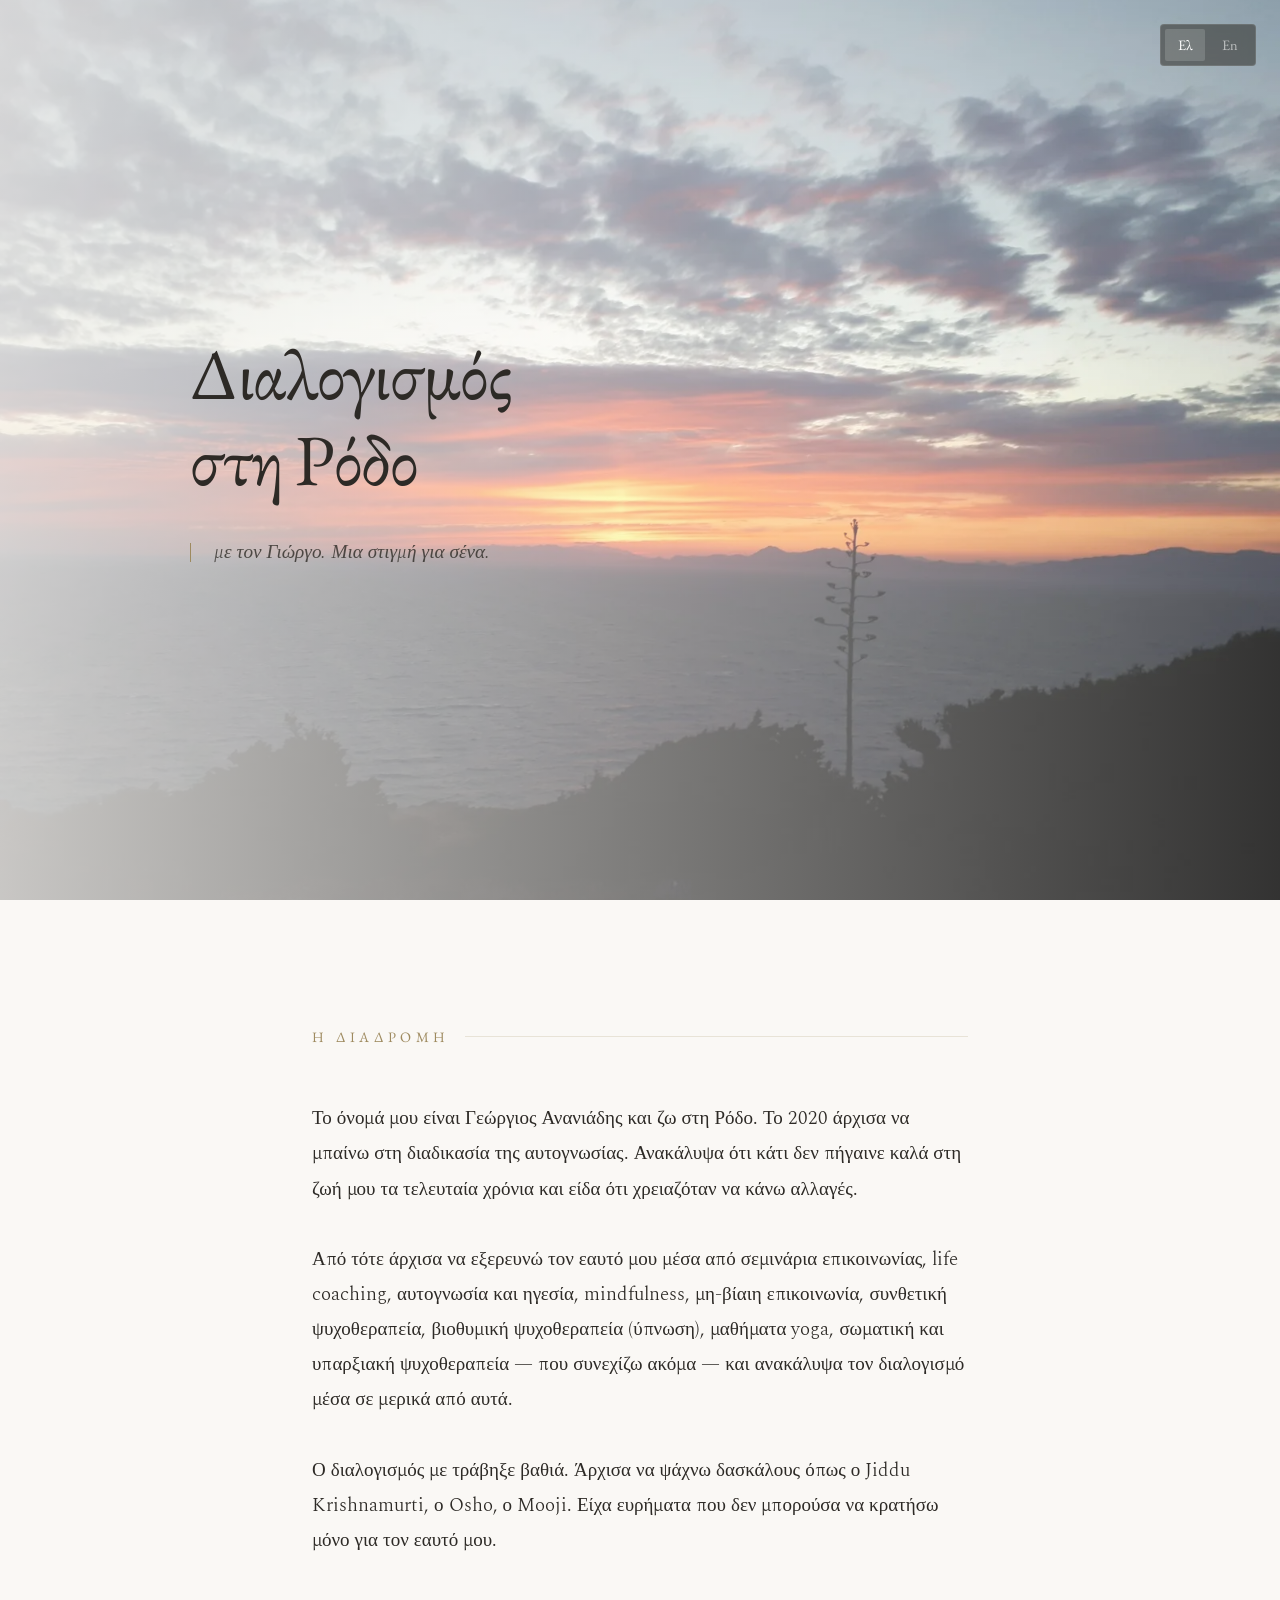
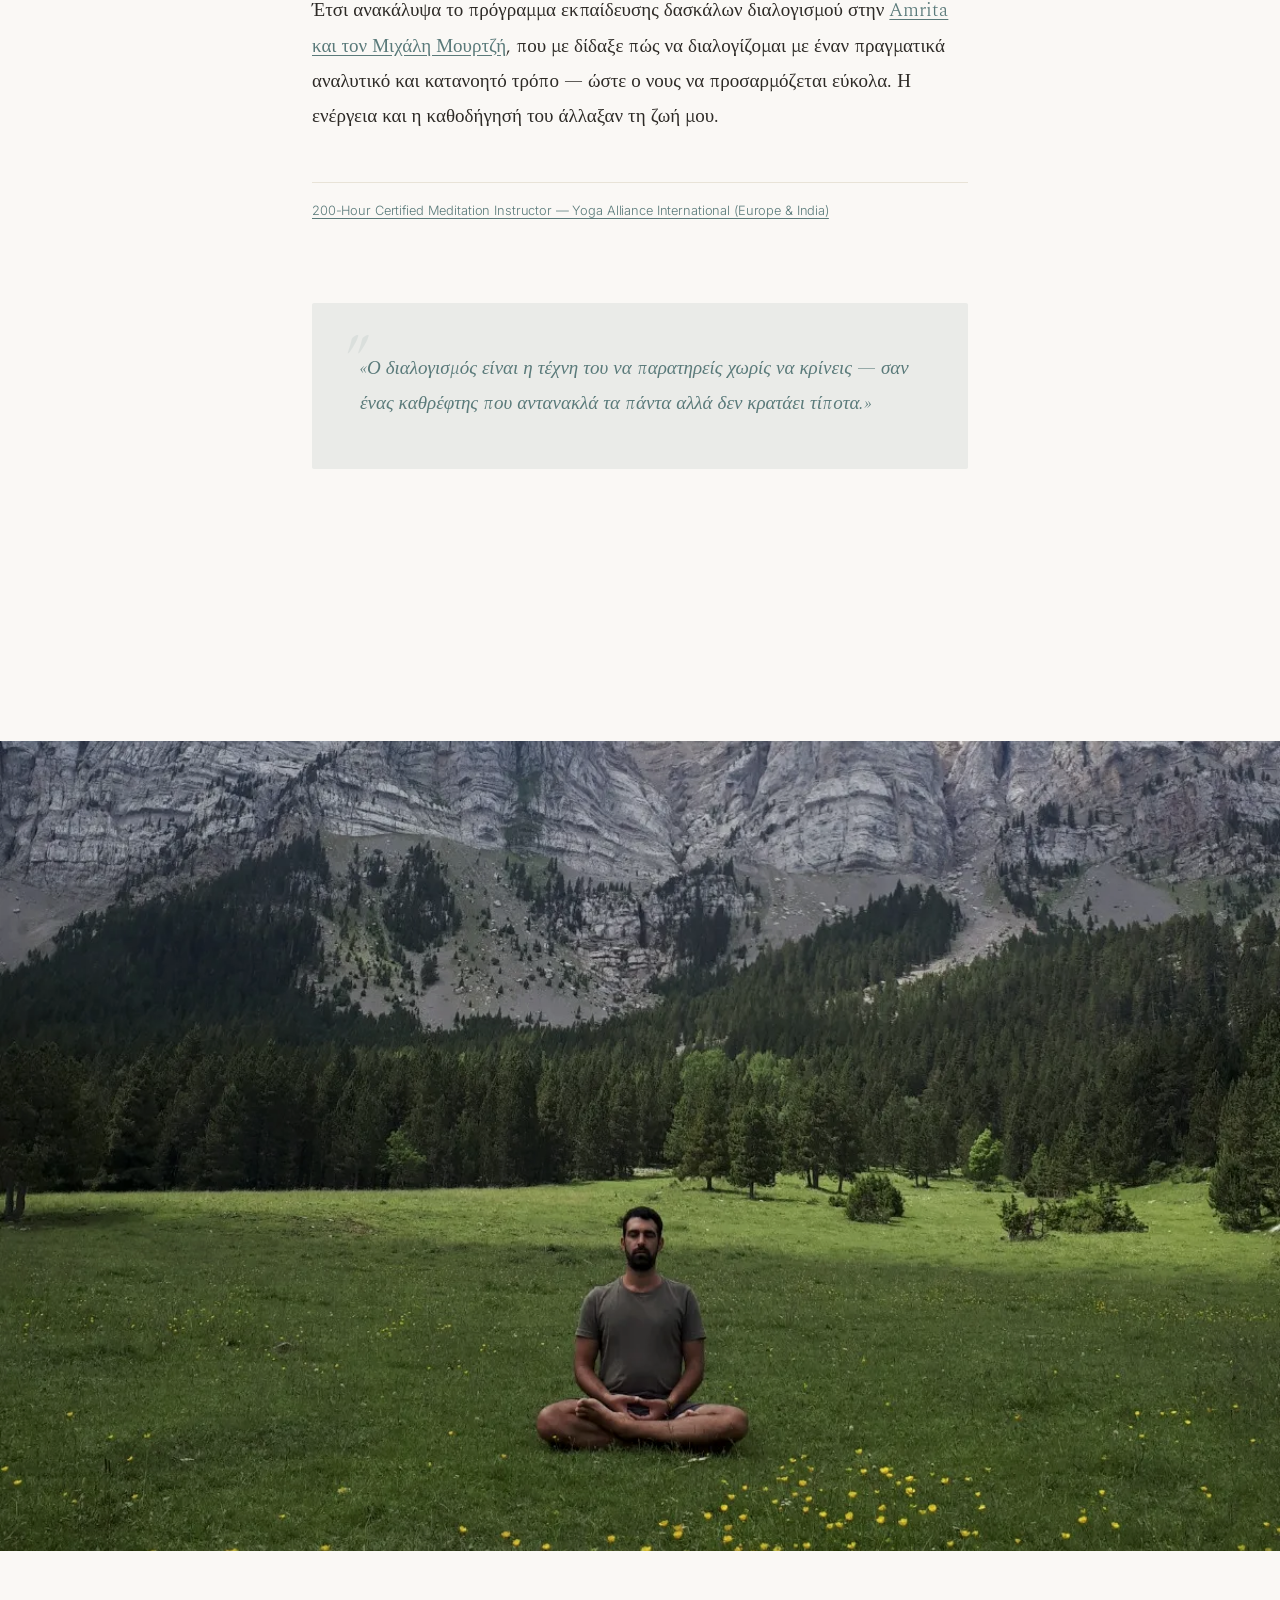
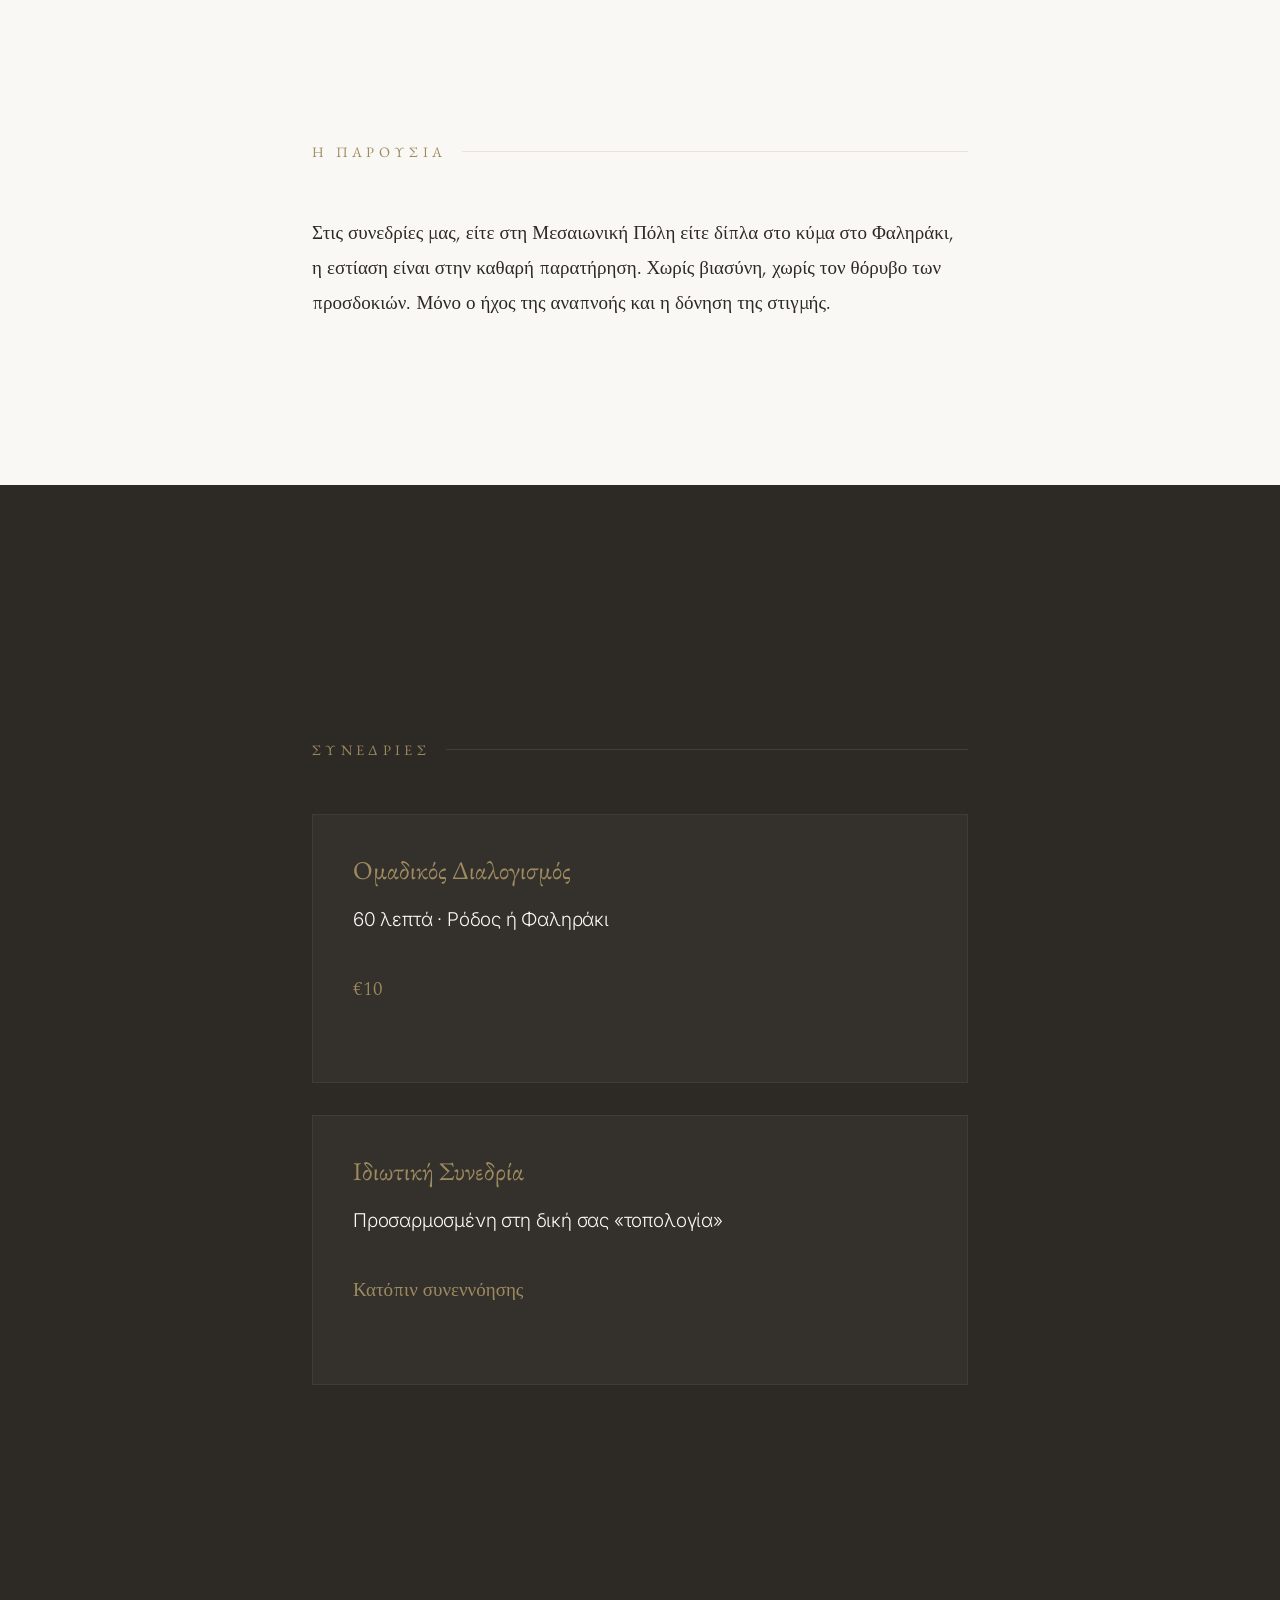
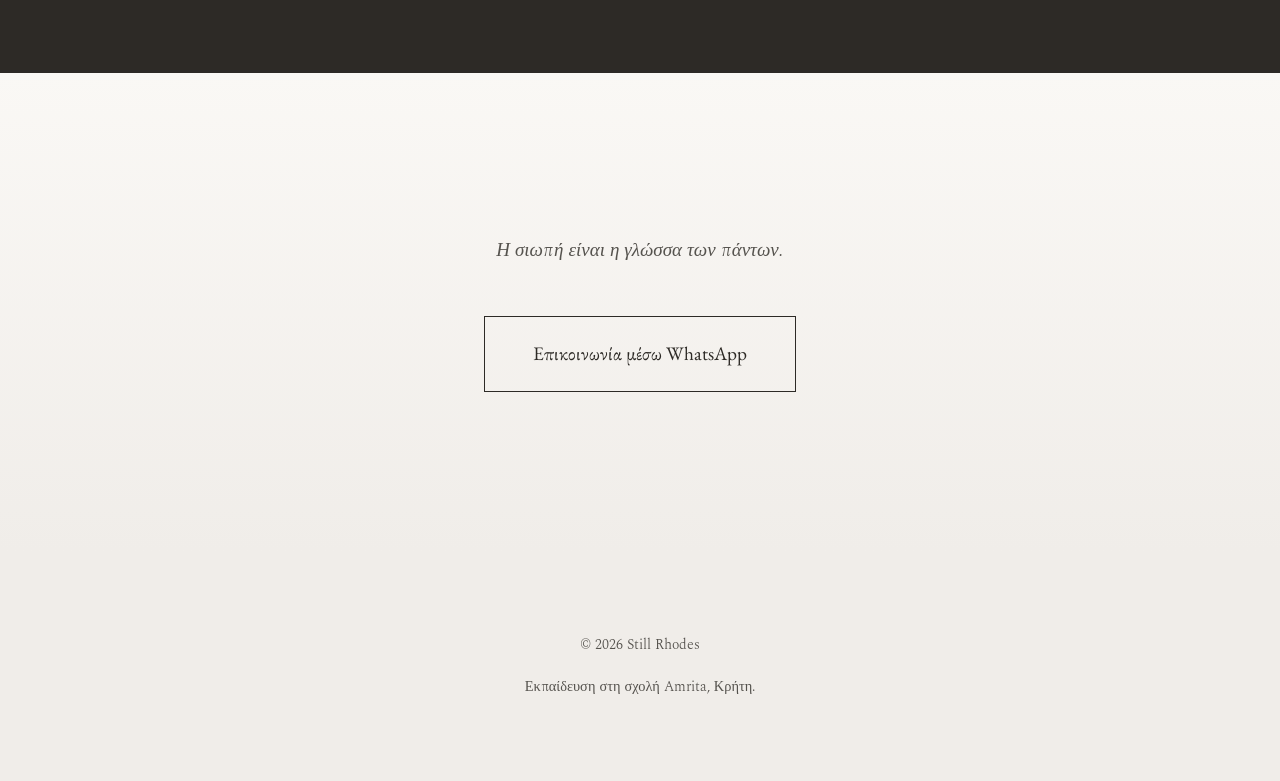
==== commit f0401ec2: "perf: defer Google Fonts CSS via print-media swap The fonts stylesheet was the top render-blocking r" ====
--- a/index.html
+++ b/index.html
@@ -54,7 +54,13 @@
     <!-- Fonts -->
     <link rel="preconnect" href="https://fonts.googleapis.com">
     <link rel="preconnect" href="https://fonts.gstatic.com" crossorigin>
-    <link rel="stylesheet" href="https://fonts.googleapis.com/css2?family=EB+Garamond&family=Spectral:ital,wght@0,300;1,300&family=Inter:wght@300;400&display=swap">
+    <link rel="stylesheet"
+          href="https://fonts.googleapis.com/css2?family=EB+Garamond&family=Spectral:ital,wght@0,300;1,300&family=Inter:wght@300;400&display=swap"
+          media="print"
+          onload="this.media='all'">
+    <noscript>
+      <link rel="stylesheet" href="https://fonts.googleapis.com/css2?family=EB+Garamond&family=Spectral:ital,wght@0,300;1,300&family=Inter:wght@300;400&display=swap">
+    </noscript>
 
     <!-- Styles -->
     <link rel="stylesheet" href="style.css">
--- a/style.css
+++ b/style.css
@@ -7,7 +7,7 @@
   --sea: #5a7a7a;
   --sea-muted: rgba(90, 122, 122, 0.1);
   --rose: #a67f6f;
-  --muted: rgba(45, 42, 38, 0.5);
+  --muted: rgba(45, 42, 38, 0.8);
   
   /* Glassmorphism Tokens */
   --glass-bg: rgba(250, 248, 245, 0.7);
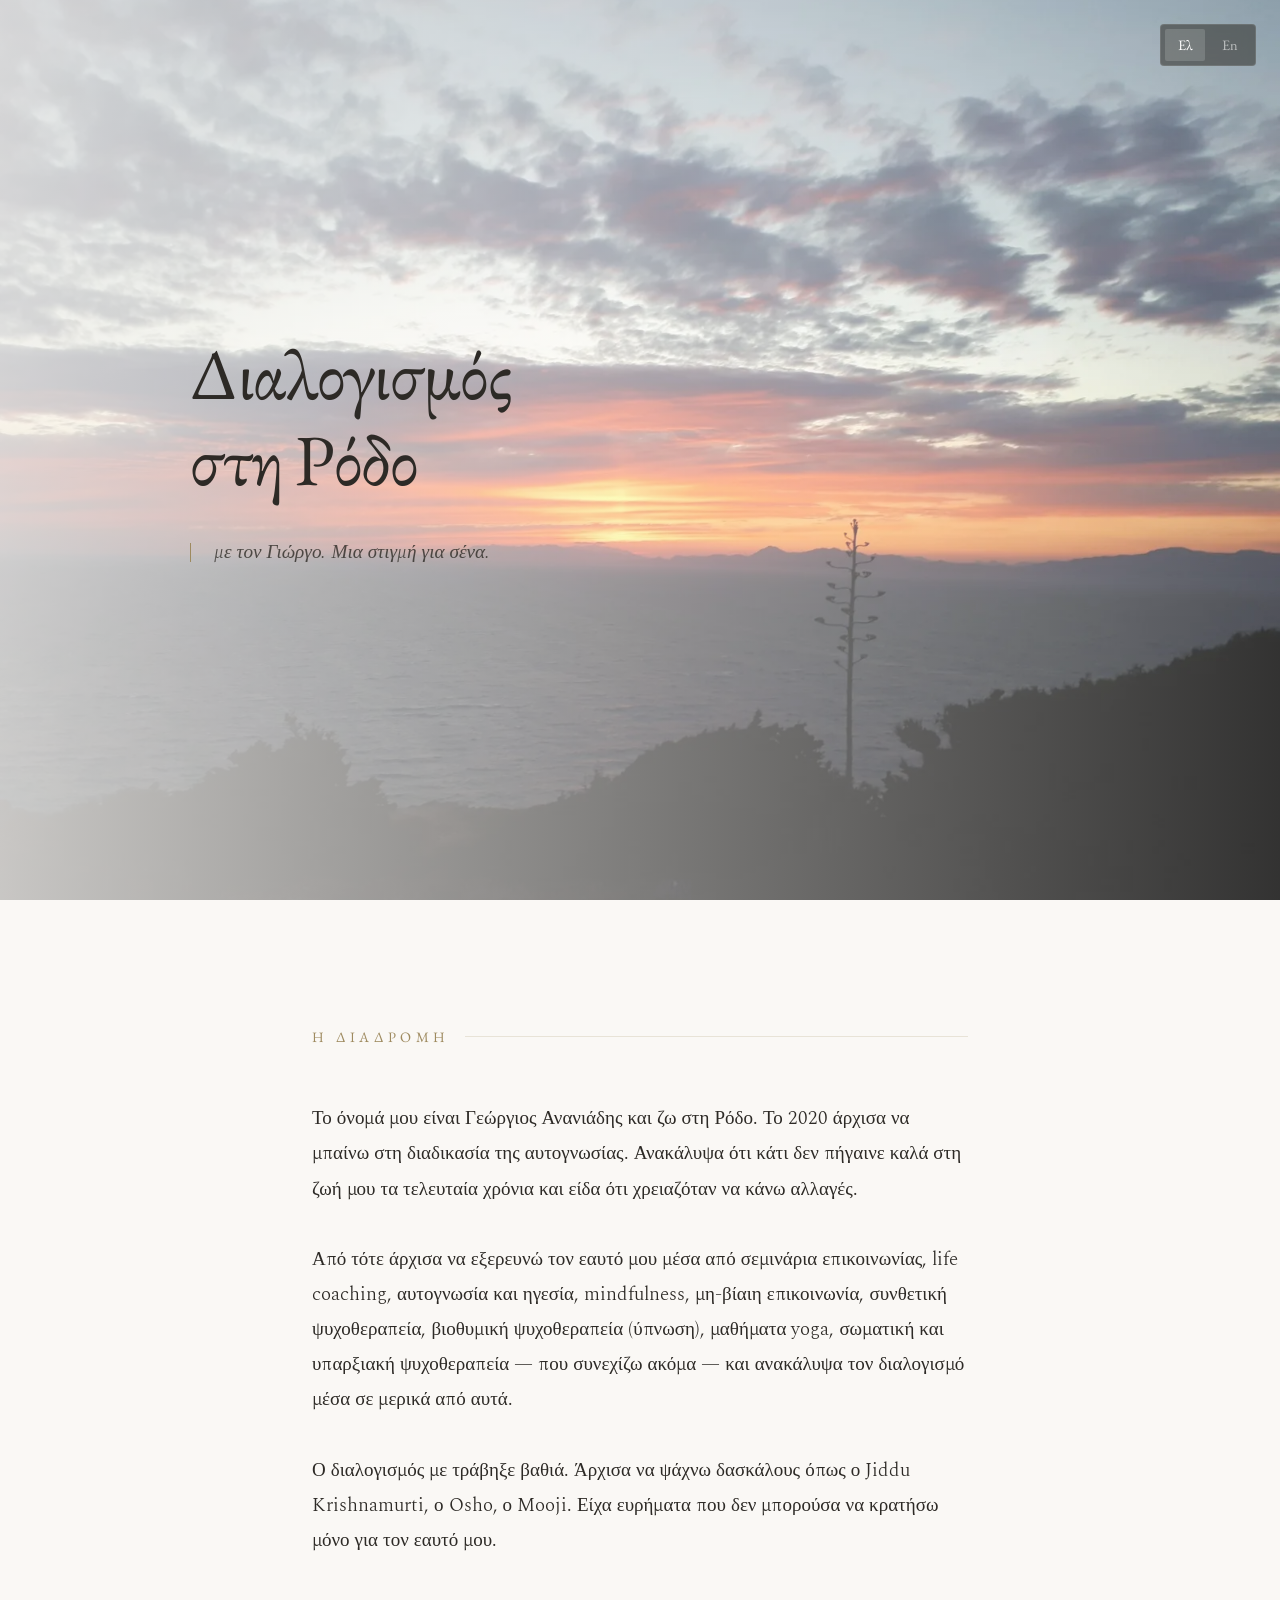
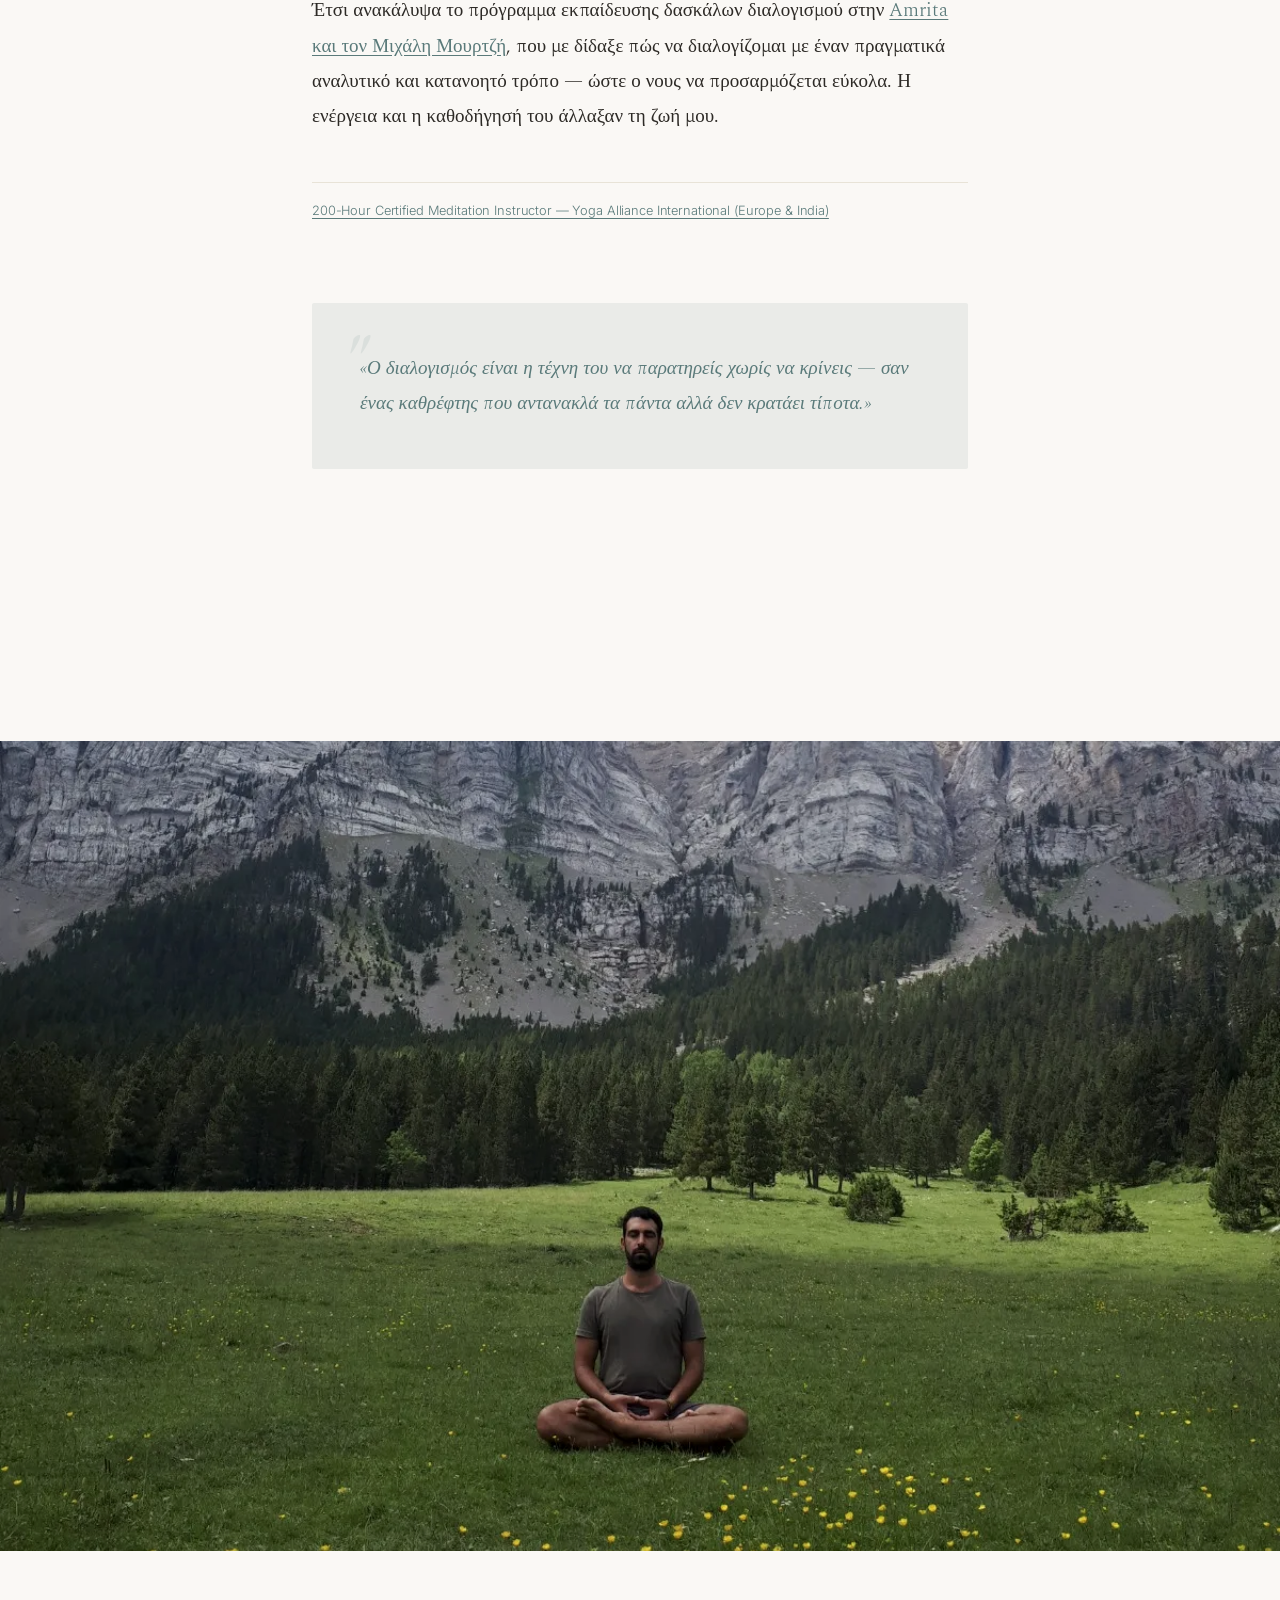
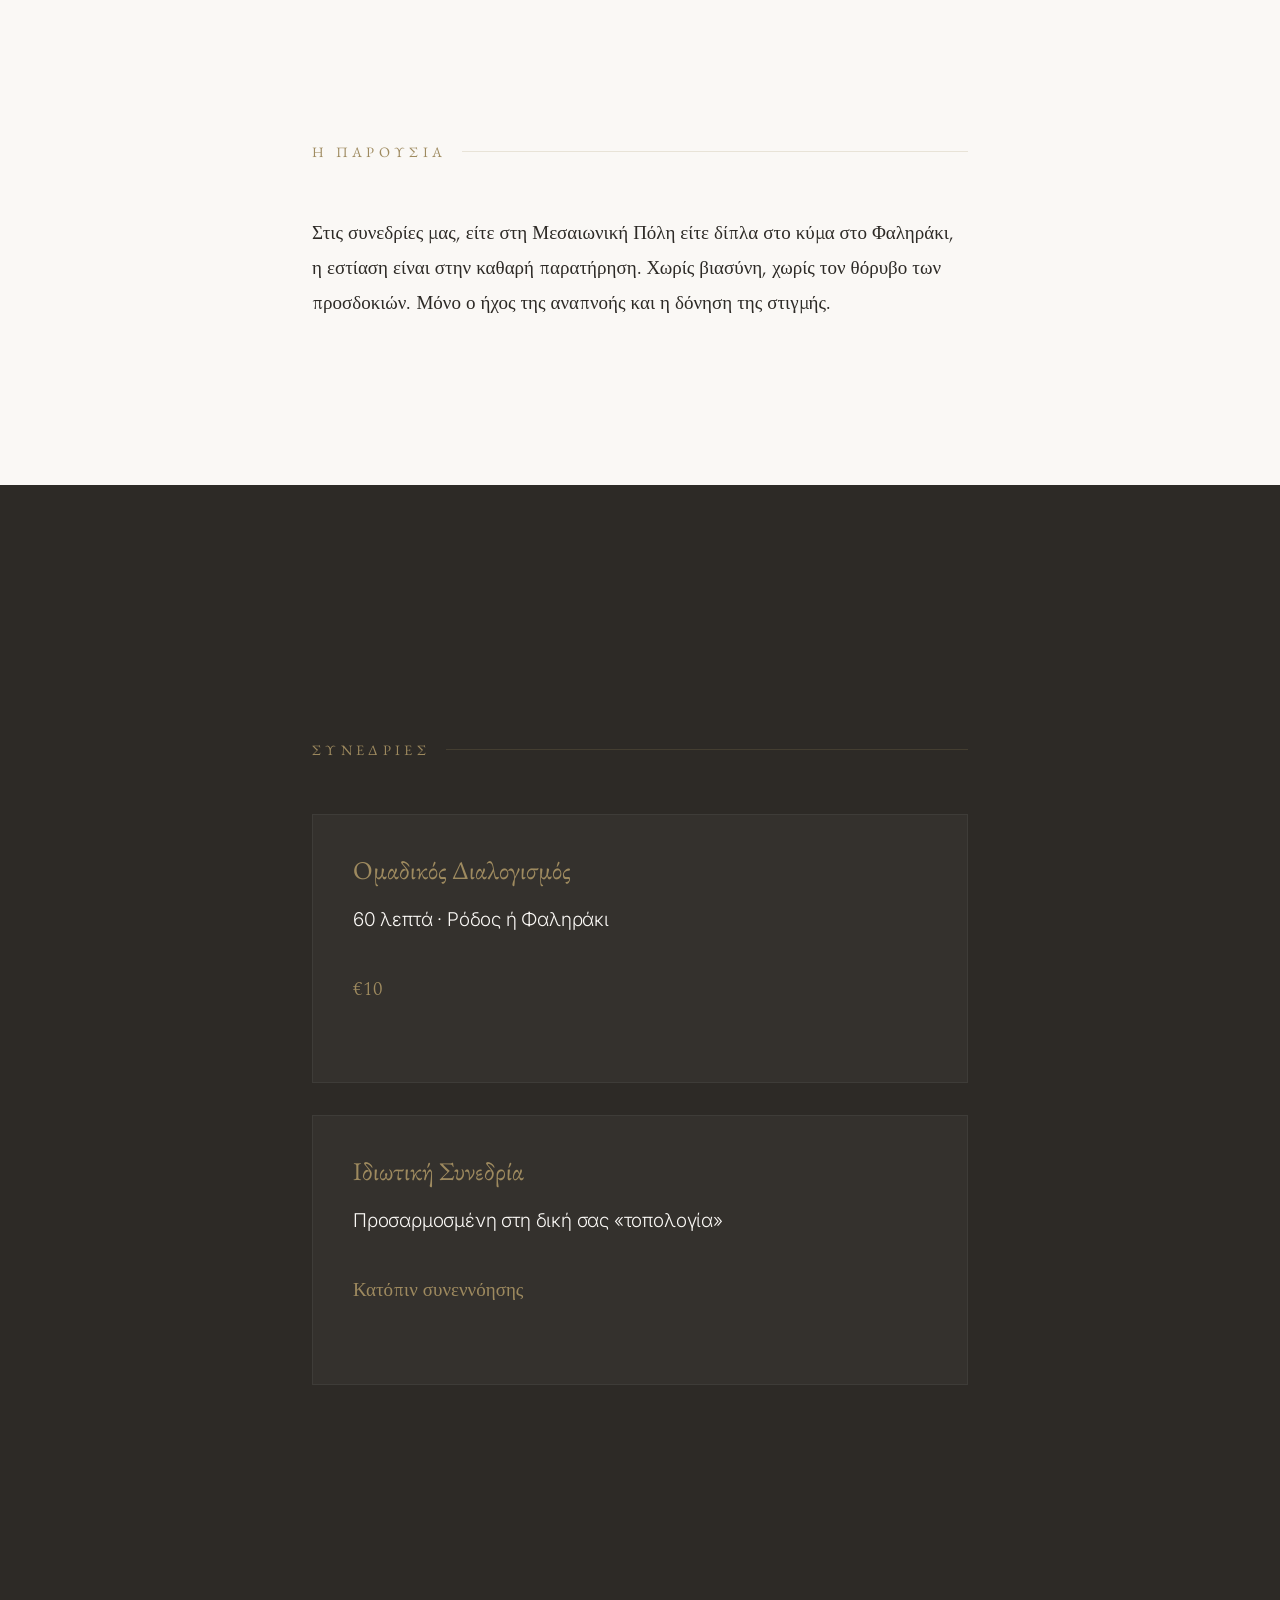
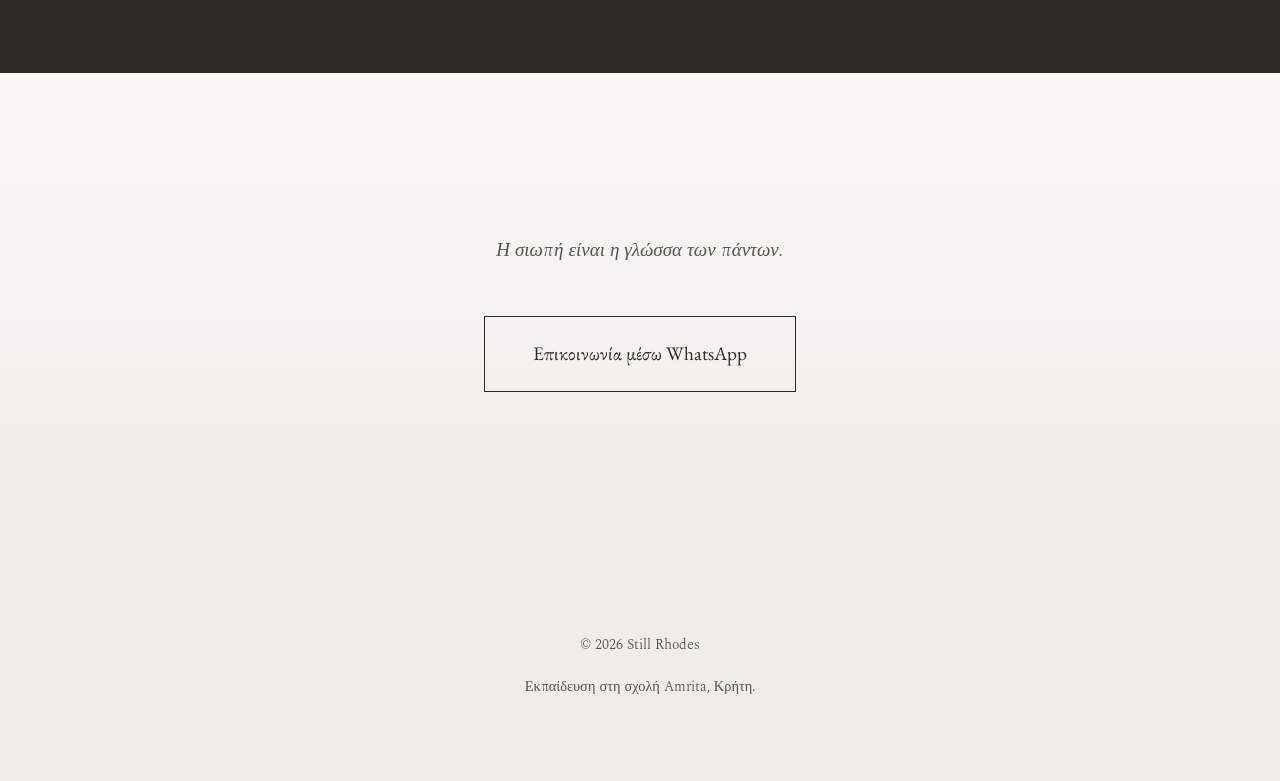
==== commit 5e42618e: "perf: self-host EB Garamond, preload Greek subset for LCP Mobile LCP was bottlenecked at ~3.1s by th" ====
--- a/index.html
+++ b/index.html
@@ -51,15 +51,18 @@
     <link rel="preload" as="image" href="photos/sunset-1600.webp" type="image/webp" fetchpriority="high" media="(min-width: 800px)">
     <link rel="preload" as="image" href="photos/sunset-800.webp" type="image/webp" fetchpriority="high" media="(max-width: 799px)">
 
-    <!-- Fonts -->
+    <!-- LCP-critical font: EB Garamond Greek subset (h1 "Διαλογισμός στη Ρόδο") -->
+    <link rel="preload" as="font" type="font/woff2" href="fonts/eb-garamond-greek.woff2" crossorigin>
+
+    <!-- Fonts: EB Garamond is self-hosted (see style.css). Spectral + Inter from Google. -->
     <link rel="preconnect" href="https://fonts.googleapis.com">
     <link rel="preconnect" href="https://fonts.gstatic.com" crossorigin>
     <link rel="stylesheet"
-          href="https://fonts.googleapis.com/css2?family=EB+Garamond&family=Spectral:ital,wght@0,300;1,300&family=Inter:wght@300;400&display=swap"
+          href="https://fonts.googleapis.com/css2?family=Spectral:ital,wght@0,300;1,300&family=Inter:wght@300;400&display=swap"
           media="print"
           onload="this.media='all'">
     <noscript>
-      <link rel="stylesheet" href="https://fonts.googleapis.com/css2?family=EB+Garamond&family=Spectral:ital,wght@0,300;1,300&family=Inter:wght@300;400&display=swap">
+      <link rel="stylesheet" href="https://fonts.googleapis.com/css2?family=Spectral:ital,wght@0,300;1,300&family=Inter:wght@300;400&display=swap">
     </noscript>
 
     <!-- Styles -->
@@ -70,6 +73,14 @@
     {
       "@context": "https://schema.org",
       "@graph": [
+        {
+          "@type": "WebSite",
+          "@id": "https://stillrhodes.com/#website",
+          "url": "https://stillrhodes.com/",
+          "name": "Still Rhodes",
+          "inLanguage": ["el", "en"],
+          "publisher": { "@id": "https://stillrhodes.com/#business" }
+        },
         {
           "@type": "Person",
           "@id": "https://stillrhodes.com/#george",
@@ -100,6 +111,11 @@
               "name": "Yoga Alliance International (Europe & India)",
               "url": "https://www.yogaallianceinternationaleurope.org/"
             }
+          },
+          "alumniOf": {
+            "@type": "EducationalOrganization",
+            "name": "Amrita School of Meditation",
+            "location": { "@type": "Place", "name": "Crete, Greece" }
           }
         },
         {
@@ -108,9 +124,13 @@
           "name": "Still Rhodes",
           "description": "Meditation classes and private sessions in Rhodes, Greece — in the Medieval Town and by the sea in Faliraki.",
           "url": "https://stillrhodes.com/",
-          "image": "https://stillrhodes.com/photos/sunset.jpeg",
+          "image": [
+            "https://stillrhodes.com/photos/sunset.jpeg",
+            "https://stillrhodes.com/photos/george-cataluna.jpeg"
+          ],
           "telephone": "+306946138241",
           "priceRange": "€",
+          "availableLanguage": ["el", "en"],
           "address": {
             "@type": "PostalAddress",
             "addressLocality": "Rhodes",
@@ -133,6 +153,7 @@
           "name": "Group Meditation",
           "alternateName": "Ομαδικός Διαλογισμός",
           "description": "60-minute guided group meditation in Rhodes or Faliraki.",
+          "serviceType": "Meditation instruction",
           "provider": { "@id": "https://stillrhodes.com/#business" },
           "areaServed": [
             { "@type": "Place", "name": "Rhodes" },
@@ -151,6 +172,7 @@
           "name": "Private Meditation Session",
           "alternateName": "Ιδιωτική Συνεδρία",
           "description": "Private session tailored to the individual practitioner. Pricing on request.",
+          "serviceType": "Meditation instruction",
           "provider": { "@id": "https://stillrhodes.com/#business" },
           "offers": {
             "@type": "Offer",
--- a/style.css
+++ b/style.css
@@ -1,3 +1,23 @@
+/* Self-hosted EB Garamond — LCP-critical (heads in hero, chapters, sessions).
+   Subsets cover Greek (default lang) + basic Latin (English mode + "En" button).
+   Other subsets and Spectral / Inter remain on Google Fonts. */
+@font-face {
+  font-family: 'EB Garamond';
+  font-style: normal;
+  font-weight: 400;
+  font-display: swap;
+  src: url('fonts/eb-garamond-greek.woff2') format('woff2');
+  unicode-range: U+0370-0377, U+037A-037F, U+0384-038A, U+038C, U+038E-03A1, U+03A3-03FF;
+}
+@font-face {
+  font-family: 'EB Garamond';
+  font-style: normal;
+  font-weight: 400;
+  font-display: swap;
+  src: url('fonts/eb-garamond-latin.woff2') format('woff2');
+  unicode-range: U+0000-00FF, U+0131, U+0152-0153, U+02BB-02BC, U+02C6, U+02DA, U+02DC, U+0304, U+0308, U+0329, U+2000-206F, U+20AC, U+2122, U+2191, U+2193, U+2212, U+2215, U+FEFF, U+FFFD;
+}
+
 :root {
   /* Core Palette - Inspired by Rhodes and Meditation */
   --cream: #faf8f5;
@@ -147,13 +167,12 @@
   max-width: 900px;
   margin: 0 auto;
   width: 100%;
-  opacity: 0;
   transform: translateY(20px);
   animation: fadeInPresence var(--transition-slow) forwards;
 }
 
 @keyframes fadeInPresence {
-  to { opacity: 1; transform: translateY(0); }
+  to { transform: translateY(0); }
 }
 
 .hero h1 {
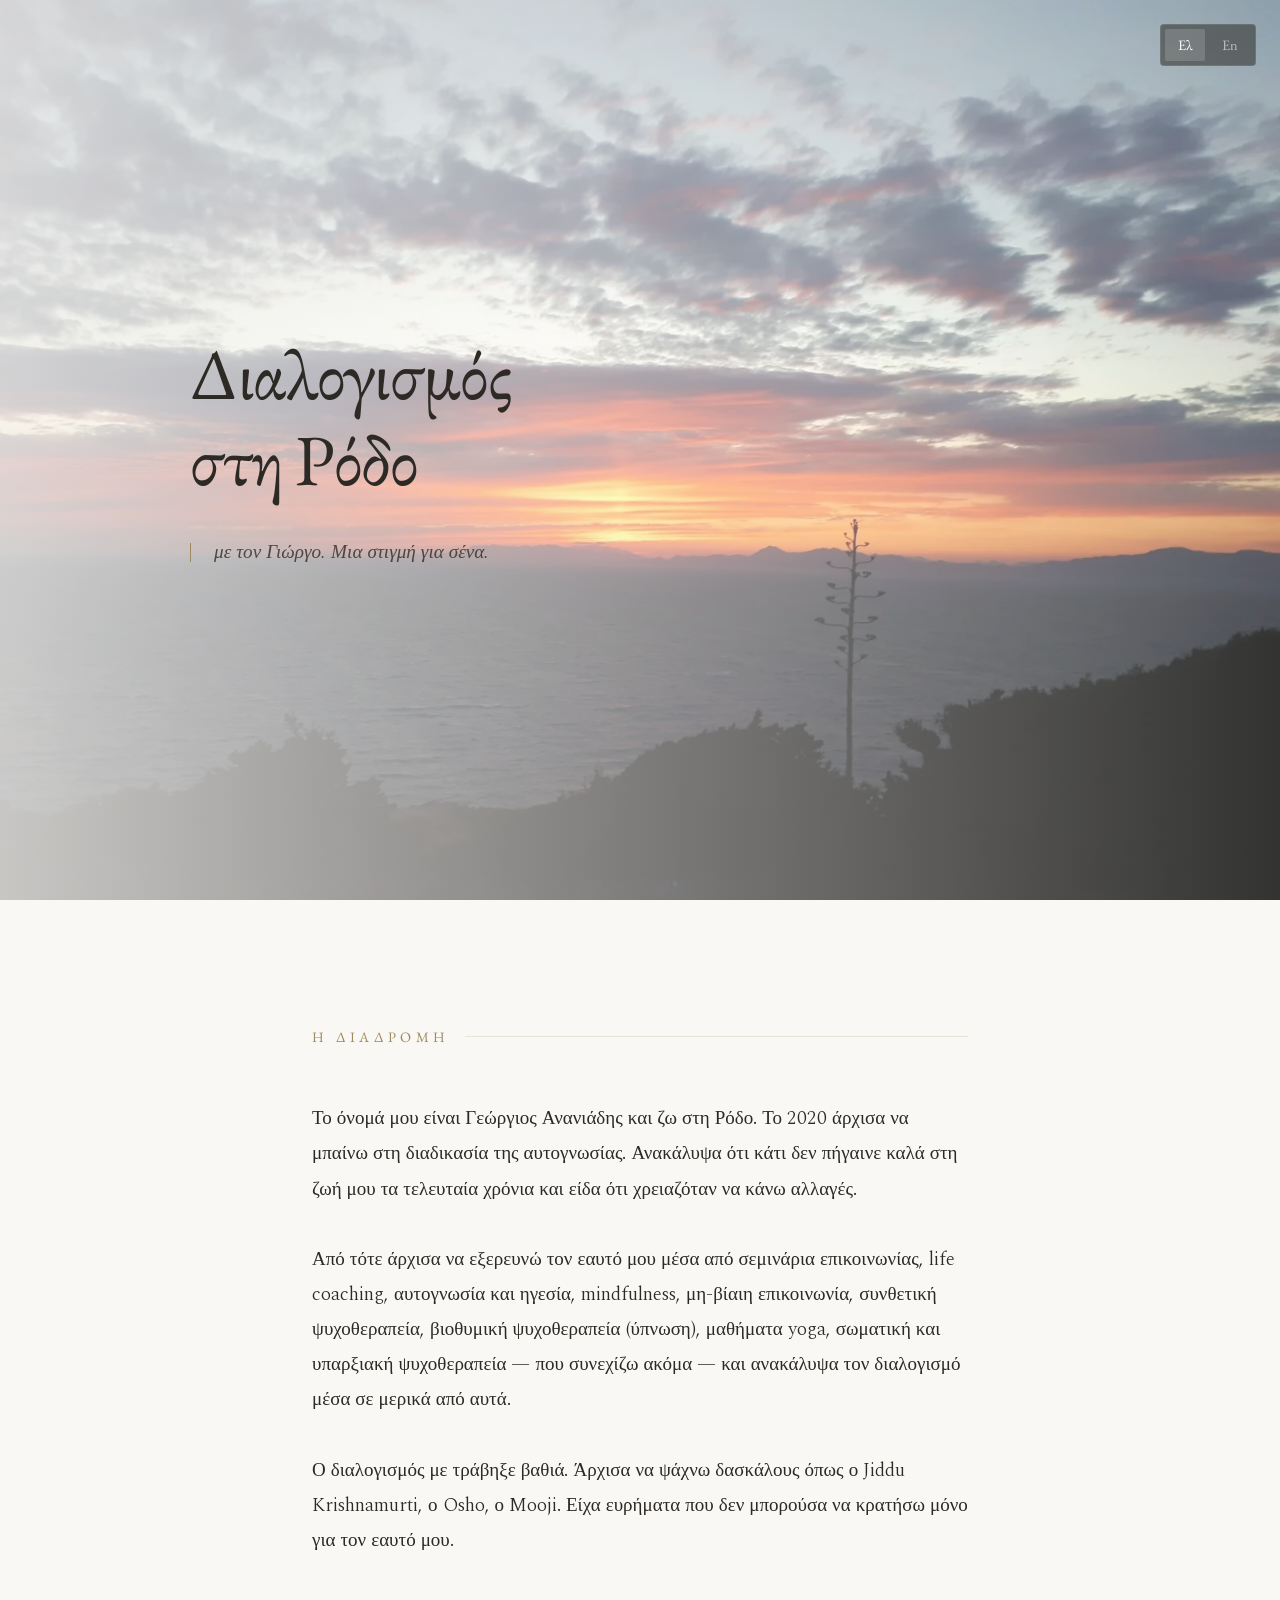
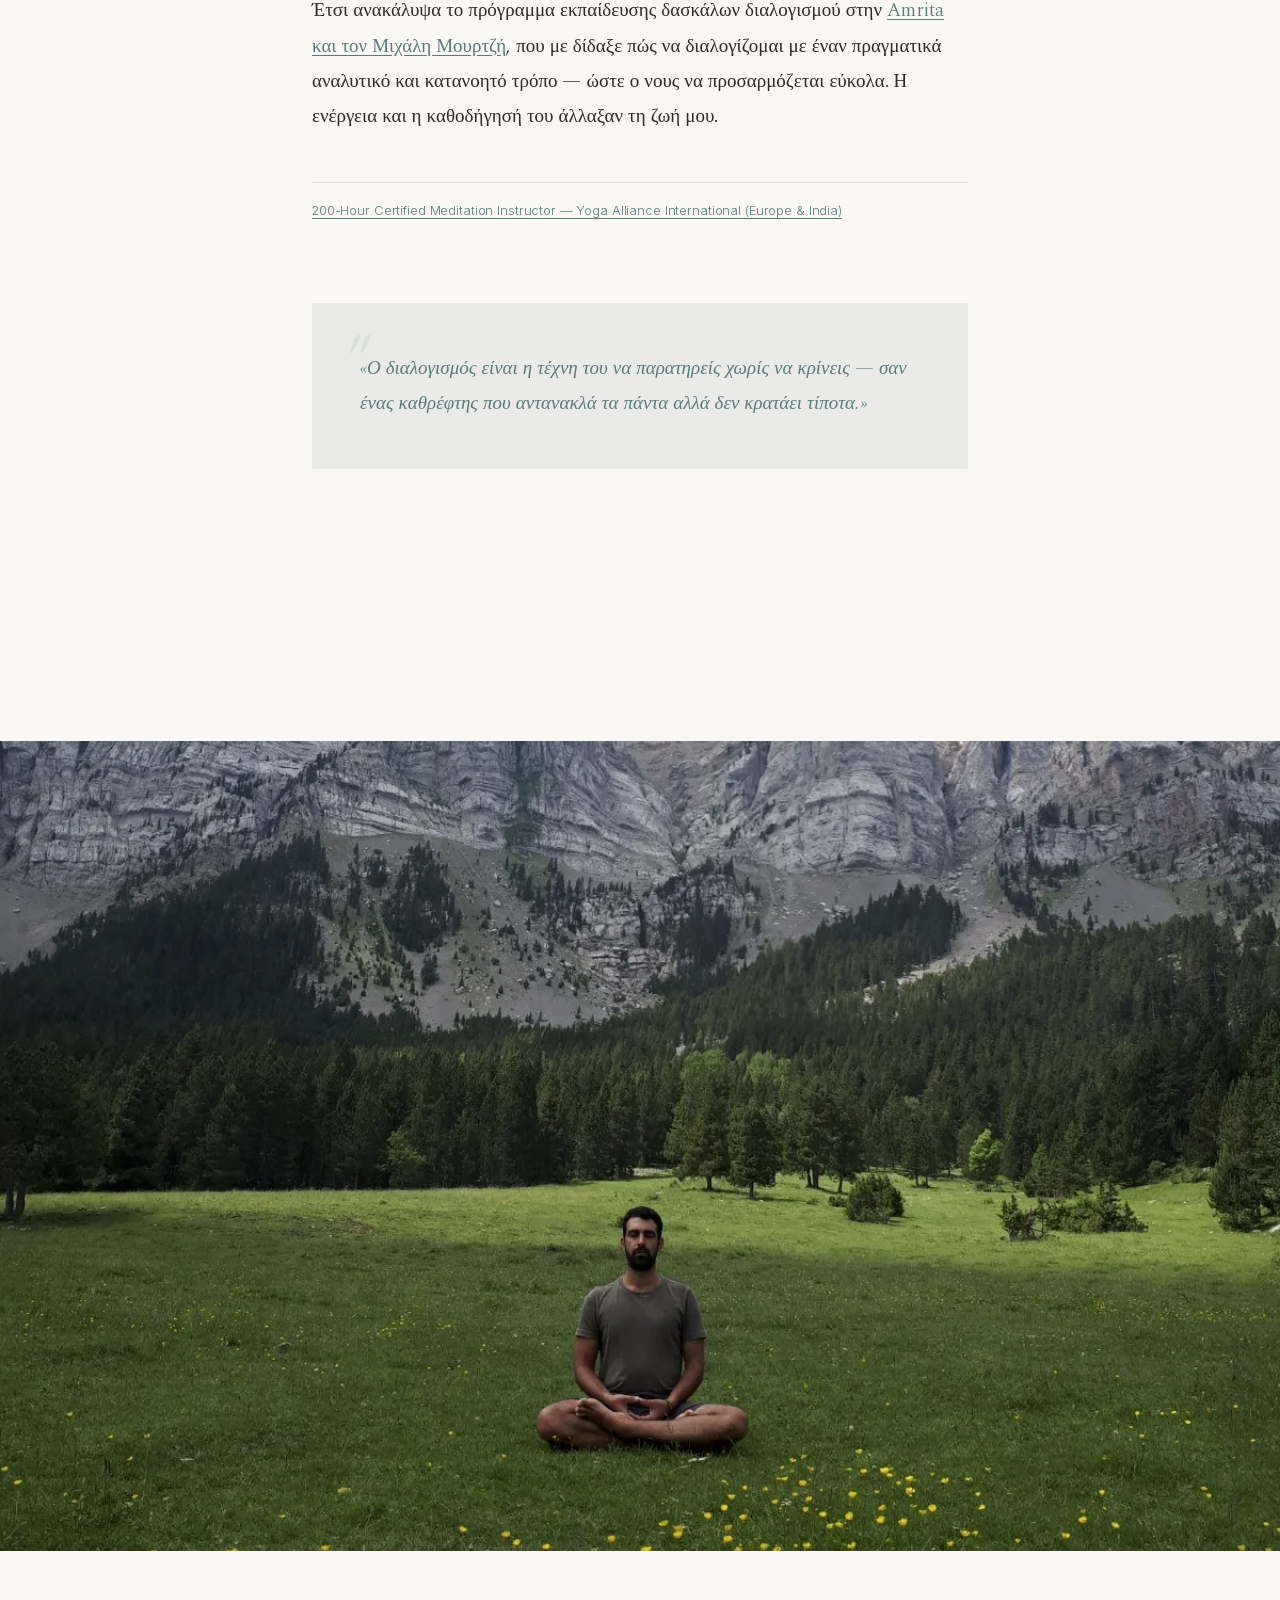
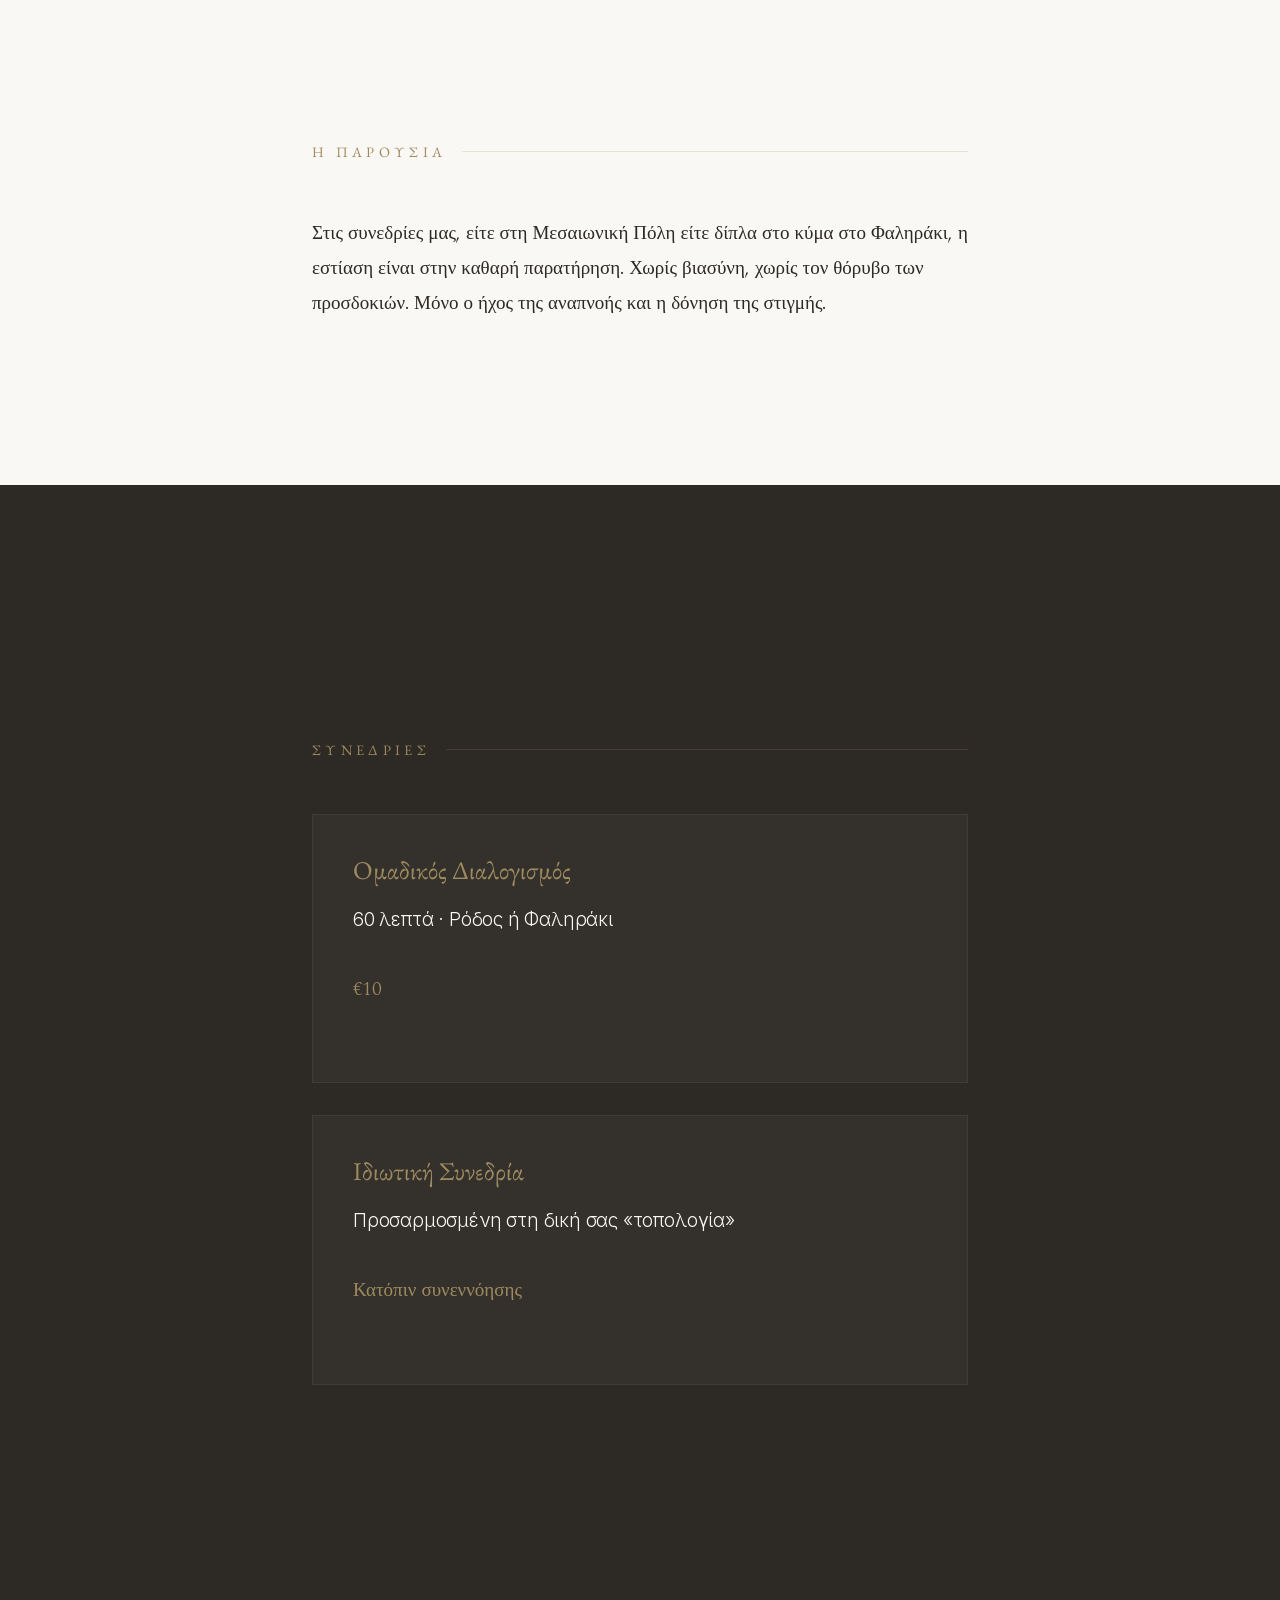
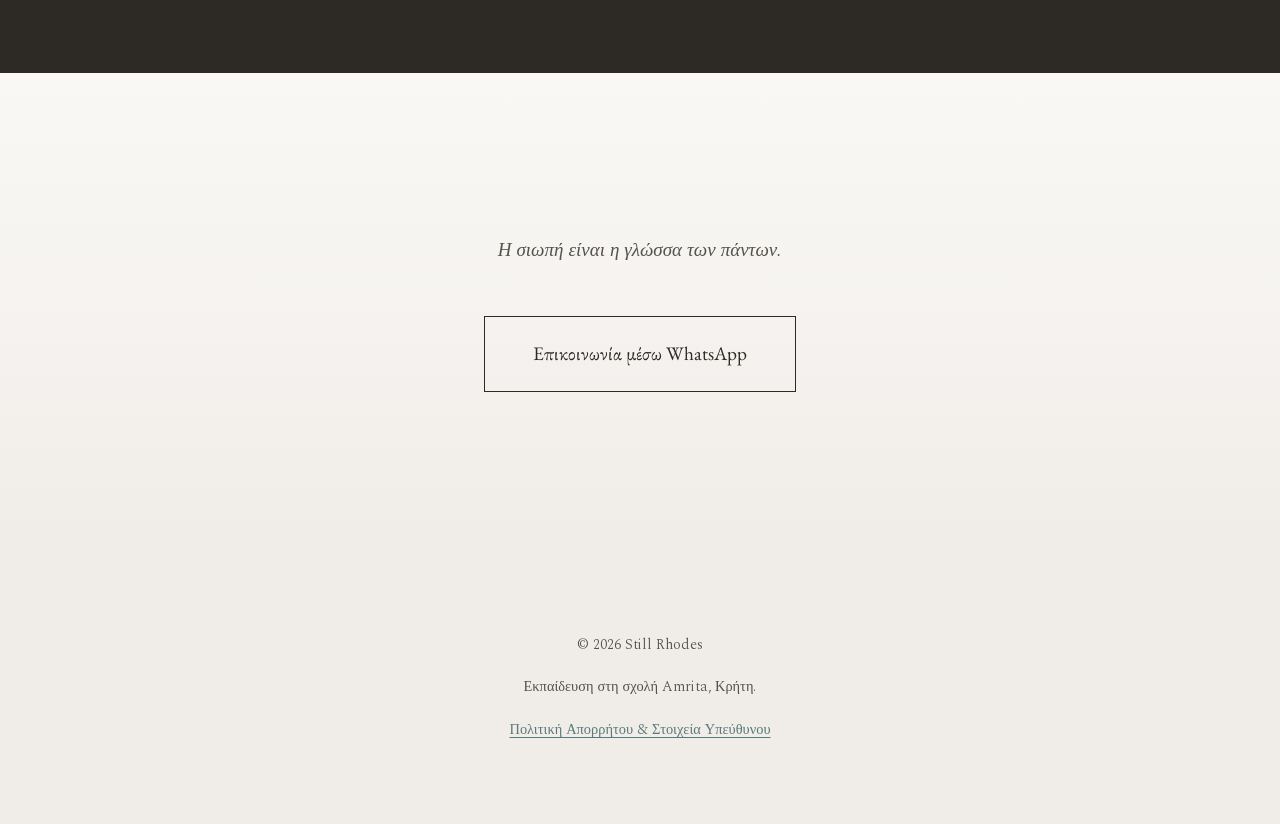
==== commit 7cff4dea: "audit: ship P0 fixes from new-site-checklist - Add 404.html (bilingual, noindex) and privacy.html (P" ====
--- a/index.html
+++ b/index.html
@@ -3,6 +3,13 @@
 <head>
     <meta charset="UTF-8">
     <meta name="viewport" content="width=device-width, initial-scale=1.0">
+
+    <!-- Security: CSP via meta (GitHub Pages doesn't let us set HTTP headers).
+         'unsafe-inline' is required for the pre-paint lang gate and the
+         inline onclick handlers on .lang-btn. Tighten by refactoring those
+         to addEventListener + a hashed inline script if we ever do a build step. -->
+    <meta http-equiv="Content-Security-Policy" content="default-src 'self'; script-src 'self' 'unsafe-inline'; style-src 'self' 'unsafe-inline'; font-src 'self'; img-src 'self' data:; connect-src 'self'; frame-src 'none'; object-src 'none'; base-uri 'self'; form-action 'self'; upgrade-insecure-requests">
+    <meta name="referrer" content="strict-origin-when-cross-origin">
 
     <!-- Pre-paint language gate: must run before stylesheet so the right
          language is visible to first paint and to crawlers fetching ?lang=en. -->
@@ -44,8 +51,9 @@
     <!-- Mobile -->
     <meta name="theme-color" content="#faf8f5">
 
-    <!-- Icon -->
+    <!-- Icons -->
     <link rel="icon" type="image/svg+xml" href="favicon.svg">
+    <link rel="apple-touch-icon" href="/apple-touch-icon.png">
 
     <!-- Hero LCP preload -->
     <link rel="preload" as="image" href="photos/sunset-1600.webp" type="image/webp" fetchpriority="high" media="(min-width: 800px)">
@@ -54,16 +62,7 @@
     <!-- LCP-critical font: EB Garamond Greek subset (h1 "Διαλογισμός στη Ρόδο") -->
     <link rel="preload" as="font" type="font/woff2" href="fonts/eb-garamond-greek.woff2" crossorigin>
 
-    <!-- Fonts: EB Garamond is self-hosted (see style.css). Spectral + Inter from Google. -->
-    <link rel="preconnect" href="https://fonts.googleapis.com">
-    <link rel="preconnect" href="https://fonts.gstatic.com" crossorigin>
-    <link rel="stylesheet"
-          href="https://fonts.googleapis.com/css2?family=Spectral:ital,wght@0,300;1,300&family=Inter:wght@300;400&display=swap"
-          media="print"
-          onload="this.media='all'">
-    <noscript>
-      <link rel="stylesheet" href="https://fonts.googleapis.com/css2?family=Spectral:ital,wght@0,300;1,300&family=Inter:wght@300;400&display=swap">
-    </noscript>
+    <!-- Fonts: all self-hosted via @font-face in style.css. No third-party CDNs. -->
 
     <!-- Styles -->
     <link rel="stylesheet" href="style.css">
@@ -325,6 +324,12 @@
             <span data-lang="el">Εκπαίδευση στη σχολή Amrita, Κρήτη.</span>
             <span data-lang="en">Trained at Amrita School, Crete.</span>
         </p>
+        <p class="footer-sub">
+            <a href="/privacy" class="text-link">
+                <span data-lang="el">Πολιτική Απορρήτου & Στοιχεία Υπεύθυνου</span>
+                <span data-lang="en">Privacy Policy & Imprint</span>
+            </a>
+        </p>
     </footer>
 
     <script>
--- a/style.css
+++ b/style.css
@@ -1,6 +1,10 @@
-/* Self-hosted EB Garamond — LCP-critical (heads in hero, chapters, sessions).
-   Subsets cover Greek (default lang) + basic Latin (English mode + "En" button).
-   Other subsets and Spectral / Inter remain on Google Fonts. */
+/* All web fonts self-hosted from /fonts. Subsets:
+   - EB Garamond: Greek + Latin (display, hero/h2/h3 — LCP-critical for Greek).
+   - Spectral:    Latin only (English body — Greek body falls back to Georgia,
+                  upstream Google Fonts has no Greek subset for Spectral).
+   - Inter:       Latin + Greek (UI labels, both langs).
+   Latin-ext / Greek-ext / Cyrillic / Vietnamese subsets dropped — site copy
+   is monotonic Greek + plain English, no diacritics that need them. */
 @font-face {
   font-family: 'EB Garamond';
   font-style: normal;
@@ -15,6 +19,62 @@
   font-weight: 400;
   font-display: swap;
   src: url('fonts/eb-garamond-latin.woff2') format('woff2');
+  unicode-range: U+0000-00FF, U+0131, U+0152-0153, U+02BB-02BC, U+02C6, U+02DA, U+02DC, U+0304, U+0308, U+0329, U+2000-206F, U+20AC, U+2122, U+2191, U+2193, U+2212, U+2215, U+FEFF, U+FFFD;
+}
+@font-face {
+  font-family: 'Inter';
+  font-style: normal;
+  font-weight: 300;
+  font-display: swap;
+  src: url('fonts/inter-300-normal-greek.woff2') format('woff2');
+  unicode-range: U+0370-0377, U+037A-037F, U+0384-038A, U+038C, U+038E-03A1, U+03A3-03FF;
+}
+@font-face {
+  font-family: 'Inter';
+  font-style: normal;
+  font-weight: 300;
+  font-display: swap;
+  src: url('fonts/inter-300-normal-latin.woff2') format('woff2');
+  unicode-range: U+0000-00FF, U+0131, U+0152-0153, U+02BB-02BC, U+02C6, U+02DA, U+02DC, U+0304, U+0308, U+0329, U+2000-206F, U+20AC, U+2122, U+2191, U+2193, U+2212, U+2215, U+FEFF, U+FFFD;
+}
+@font-face {
+  font-family: 'Inter';
+  font-style: normal;
+  font-weight: 400;
+  font-display: swap;
+  src: url('fonts/inter-400-normal-greek.woff2') format('woff2');
+  unicode-range: U+0370-0377, U+037A-037F, U+0384-038A, U+038C, U+038E-03A1, U+03A3-03FF;
+}
+@font-face {
+  font-family: 'Inter';
+  font-style: normal;
+  font-weight: 400;
+  font-display: swap;
+  src: url('fonts/inter-400-normal-latin.woff2') format('woff2');
+  unicode-range: U+0000-00FF, U+0131, U+0152-0153, U+02BB-02BC, U+02C6, U+02DA, U+02DC, U+0304, U+0308, U+0329, U+2000-206F, U+20AC, U+2122, U+2191, U+2193, U+2212, U+2215, U+FEFF, U+FFFD;
+}
+@font-face {
+  font-family: 'Spectral';
+  font-style: italic;
+  font-weight: 300;
+  font-display: swap;
+  src: url('fonts/spectral-300-italic-latin.woff2') format('woff2');
+  unicode-range: U+0000-00FF, U+0131, U+0152-0153, U+02BB-02BC, U+02C6, U+02DA, U+02DC, U+0304, U+0308, U+0329, U+2000-206F, U+20AC, U+2122, U+2191, U+2193, U+2212, U+2215, U+FEFF, U+FFFD;
+}
+@font-face {
+  font-family: 'Spectral';
+  font-style: normal;
+  font-weight: 300;
+  font-display: swap;
+  src: url('fonts/spectral-300-normal-latin.woff2') format('woff2');
+  unicode-range: U+0000-00FF, U+0131, U+0152-0153, U+02BB-02BC, U+02C6, U+02DA, U+02DC, U+0304, U+0308, U+0329, U+2000-206F, U+20AC, U+2122, U+2191, U+2193, U+2212, U+2215, U+FEFF, U+FFFD;
+}
+@font-face {
+  font-family: 'Spectral';
+  font-style: normal;
+  font-weight: 400;
+  font-display: swap;
+  src: url('fonts/spectral-400-normal-latin.woff2') format('woff2');
   unicode-range: U+0000-00FF, U+0131, U+0152-0153, U+02BB-02BC, U+02C6, U+02DA, U+02DC, U+0304, U+0308, U+0329, U+2000-206F, U+20AC, U+2122, U+2191, U+2193, U+2212, U+2215, U+FEFF, U+FFFD;
 }
 
